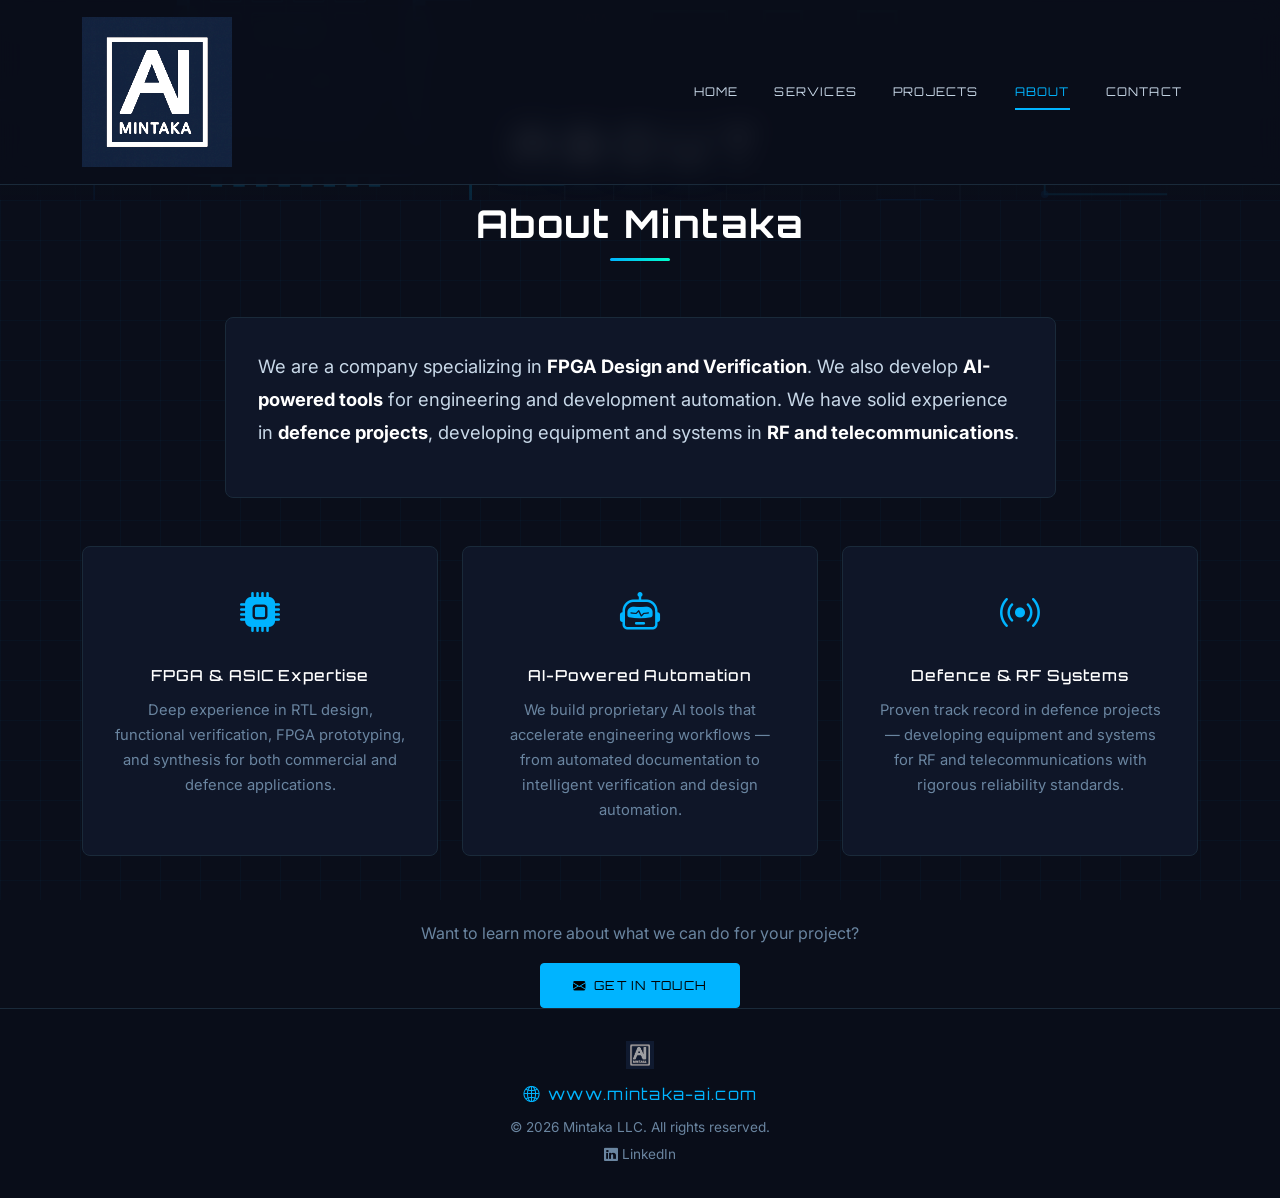
==== about.html @ b81069a6 "added abiut us page" ====
<!DOCTYPE html>
<html lang="en">
<head>
  <meta charset="UTF-8" />
  <link rel="icon" type="image/png" href="assets/images/icon2.png" />
  <meta name="viewport" content="width=device-width, initial-scale=1.0" />
  <meta name="description" content="About Mintaka LLC — FPGA Design & Verification, AI-powered engineering tools, defence and telecommunications expertise." />
  <title>About — Mintaka LLC</title>

  <!-- Google Fonts -->
  <link rel="preconnect" href="https://fonts.googleapis.com" />
  <link rel="preconnect" href="https://fonts.gstatic.com" crossorigin />
  <link href="https://fonts.googleapis.com/css2?family=Orbitron:wght@400;700;900&family=Inter:wght@300;400;600&display=swap" rel="stylesheet" />
  <!-- Bootstrap 5 CSS -->
  <link href="https://cdn.jsdelivr.net/npm/bootstrap@5.3.3/dist/css/bootstrap.min.css" rel="stylesheet" />
  <!-- Bootstrap Icons -->
  <link href="https://cdn.jsdelivr.net/npm/bootstrap-icons@1.11.3/font/bootstrap-icons.min.css" rel="stylesheet" />
  <!-- Custom styles -->
  <link href="css/style.css" rel="stylesheet" />
</head>
<body>

  <!-- ===== NAVBAR ===== -->
  <nav class="navbar navbar-expand-lg fixed-top" aria-label="Main navigation">
    <div class="container">
      <a class="navbar-brand" href="index.html" aria-label="Mintaka LLC home">
        <img src="assets/images/logo.png" alt="Mintaka LLC logo" class="logo-invert" />
      </a>

      <button class="navbar-toggler" type="button"
              data-bs-toggle="collapse" data-bs-target="#mainNav"
              aria-controls="mainNav" aria-expanded="false" aria-label="Toggle navigation">
        <span class="navbar-toggler-icon"></span>
      </button>

      <div class="collapse navbar-collapse" id="mainNav">
        <ul class="navbar-nav ms-auto align-items-lg-center gap-lg-1">
          <li class="nav-item"><a class="nav-link" href="index.html">Home</a></li>
          <li class="nav-item"><a class="nav-link" href="services.html">Services</a></li>
          <li class="nav-item"><a class="nav-link" href="projects.html">Projects</a></li>
          <li class="nav-item"><a class="nav-link active" href="about.html">About</a></li>
          <li class="nav-item"><a class="nav-link" href="contact.html">Contact</a></li>
        </ul>
      </div>
    </div>
  </nav>

  <!-- ===== ABOUT SECTION ===== -->
  <section class="about-section">

    <!-- Banner strip -->
    <div class="page-banner-strip" aria-hidden="true">
      <img src="assets/images/banner.svg" alt="" class="page-banner-strip-img" />
      <div class="page-banner-strip-overlay"></div>
      <div class="page-banner-strip-title">ABOUT</div>
    </div>

    <div class="container">

      <div class="section-header reveal">
        <h2>About Mintaka</h2>
        <div class="section-divider"></div>
      </div>

      <!-- Lead statement -->
      <div class="row justify-content-center mb-5 reveal">
        <div class="col-lg-9">
          <div class="mint-card">
            <div class="card-body">
              <p class="lead-text" style="font-size:1.15rem;line-height:1.8;color:var(--mint-text);">
                We are a company specializing in <strong class="text-white">FPGA Design and Verification</strong>. 
                We also develop <strong class="text-white">AI-powered tools</strong> for engineering and development 
                automation. We have solid experience in <strong class="text-white">defence projects</strong>, developing 
                equipment and systems in <strong class="text-white">RF and telecommunications</strong>.
              </p>
            </div>
          </div>
        </div>
      </div>

      <!-- Three pillars -->
      <div class="row g-4 justify-content-center">

        <div class="col-md-6 col-lg-4 reveal">
          <div class="mint-card text-center h-100">
            <div class="card-body">
              <i class="bi bi-cpu-fill card-icon"></i>
              <h5 class="card-title">FPGA & ASIC Expertise</h5>
              <p class="card-text">
                Deep experience in RTL design, functional verification, FPGA prototyping, 
                and synthesis for both commercial and defence applications.
              </p>
            </div>
          </div>
        </div>

        <div class="col-md-6 col-lg-4 reveal">
          <div class="mint-card text-center h-100">
            <div class="card-body">
              <i class="bi bi-robot card-icon"></i>
              <h5 class="card-title">AI-Powered Automation</h5>
              <p class="card-text">
                We build proprietary AI tools that accelerate engineering workflows — 
                from automated documentation to intelligent verification and design automation.
              </p>
            </div>
          </div>
        </div>

        <div class="col-md-6 col-lg-4 reveal">
          <div class="mint-card text-center h-100">
            <div class="card-body">
              <i class="bi bi-broadcast card-icon"></i>
              <h5 class="card-title">Defence & RF Systems</h5>
              <p class="card-text">
                Proven track record in defence projects — developing equipment and systems 
                for RF and telecommunications with rigorous reliability standards.
              </p>
            </div>
          </div>
        </div>

      </div>

      <!-- CTA -->
      <div class="text-center mt-5 pt-3 reveal">
        <p class="text-muted-mint mb-3">Want to learn more about what we can do for your project?</p>
        <a href="contact.html" class="btn btn-primary">
          <i class="bi bi-envelope-fill me-2"></i>Get in Touch
        </a>
      </div>

    </div>
  </section>

  <!-- ===== FOOTER ===== -->
  <footer class="site-footer">
    <div class="container">
      <img src="assets/images/logo.png" alt="Mintaka LLC" class="footer-logo" />
      <p class="mb-2">
        <a href="https://www.mintaka-ai.com" target="_blank" rel="noopener" class="footer-main-link">
          <i class="bi bi-globe2 me-2"></i>www.mintaka-ai.com
        </a>
      </p>
      <p class="mb-1">&copy; <span id="year"></span> Mintaka LLC. All rights reserved.</p>
      <p class="mb-0">
        <a href="https://www.linkedin.com/company/mintaka-ai" target="_blank" rel="noopener" aria-label="LinkedIn">
          <i class="bi bi-linkedin me-1"></i>LinkedIn
        </a>
      </p>
    </div>
  </footer>

  <!-- Bootstrap 5 JS Bundle -->
  <script src="https://cdn.jsdelivr.net/npm/bootstrap@5.3.3/dist/js/bootstrap.bundle.min.js"></script>
  <script src="js/main.js"></script>
  <script>document.getElementById('year').textContent = new Date().getFullYear();</script>
</body>
</html>
---- css/style.css ----
/* ============================================================
   Mintaka LLC — Custom Theme (Bootstrap 5 overrides)
   Dark Tech / Futuristic style
   ============================================================ */


/* ---------- CSS Variables ---------- */
:root {
  --mint-bg:        #0a0e1a;
  --mint-bg-card:   #0f1628;
  --mint-bg-nav:    rgba(10, 14, 26, 0.92);
  --mint-primary:   #00b4ff;
  --mint-primary-glow: rgba(0, 180, 255, 0.35);
  --mint-secondary: #0057a8;
  --mint-text:      #c8d8e8;
  --mint-text-muted:#6a85a0;
  --mint-border:    #1a2a3a;
  --mint-accent:    #00ffcc;
  --font-heading:   'Orbitron', sans-serif;
  --font-body:      'Inter', sans-serif;
  --transition:     0.3s ease;
}

/* ---------- Base ---------- */
*, *::before, *::after { box-sizing: border-box; }

html { scroll-behavior: smooth; }

body {
  background-color: var(--mint-bg);
  color: var(--mint-text);
  font-family: var(--font-body);
  font-size: 1rem;
  line-height: 1.7;
  min-height: 100vh;
}

h1, h2, h3, h4, h5, h6 {
  font-family: var(--font-heading);
  color: #ffffff;
  letter-spacing: 0.04em;
}

a {
  color: var(--mint-primary);
  text-decoration: none;
  transition: color var(--transition);
}
a:hover { color: var(--mint-accent); }

/* ---------- Circuit-board background pattern ---------- */
body::before {
  content: '';
  position: fixed;
  inset: 0;
  background-image:
    linear-gradient(rgba(0,180,255,0.03) 1px, transparent 1px),
    linear-gradient(90deg, rgba(0,180,255,0.03) 1px, transparent 1px);
  background-size: 40px 40px;
  pointer-events: none;
  z-index: 0;
}

/* ---------- Navbar ---------- */
.navbar {
  background: var(--mint-bg-nav) !important;
  backdrop-filter: blur(12px);
  -webkit-backdrop-filter: blur(12px);
  border-bottom: 1px solid var(--mint-border);
  padding: 0.75rem 1.5rem;
  transition: background var(--transition);
}

.navbar-brand img.logo-invert {
  filter: invert(1) brightness(2);
  height: 150px;
  transition: filter var(--transition);
}
.navbar-brand img.logo-invert:hover {
  filter: invert(1) brightness(2) drop-shadow(0 0 6px var(--mint-primary));
}

.nav-link {
  color: var(--mint-text) !important;
  font-family: var(--font-heading);
  font-size: 0.75rem;
  letter-spacing: 0.1em;
  text-transform: uppercase;
  padding: 0.5rem 1rem !important;
  position: relative;
  transition: color var(--transition);
}
.nav-link::after {
  content: '';
  position: absolute;
  bottom: 0; left: 50%; right: 50%;
  height: 2px;
  background: var(--mint-primary);
  transition: left var(--transition), right var(--transition);
}
.nav-link:hover,
.nav-link.active {
  color: var(--mint-primary) !important;
}
.nav-link:hover::after,
.nav-link.active::after {
  left: 1rem; right: 1rem;
}

.navbar-toggler {
  border-color: var(--mint-border);
}
.navbar-toggler-icon {
  background-image: url("data:image/svg+xml,%3csvg xmlns='http://www.w3.org/2000/svg' viewBox='0 0 30 30'%3e%3cpath stroke='rgba(0,180,255,0.9)' stroke-linecap='round' stroke-miterlimit='10' stroke-width='2' d='M4 7h22M4 15h22M4 23h22'/%3e%3c/svg%3e");
}

/* ---------- Hero Section ---------- */
.hero-section {
  min-height: 100vh;
  position: relative;
  overflow: hidden;
  display: flex;
  flex-direction: column;
  justify-content: center;
}

/* Right-side visual */
.hero-visual {
  position: absolute;
  top: 50%;
  right: -60px;
  transform: translateY(-50%);
  width: 55%;
  max-width: 700px;
  pointer-events: none;
  z-index: 0;
}
.hero-visual-img {
  width: 100%;
  opacity: 0.28;
  mix-blend-mode: screen;
  mask-image: linear-gradient(to right, transparent 0%, rgba(0,0,0,0.6) 30%, black 60%, transparent 100%);
  -webkit-mask-image: linear-gradient(to right, transparent 0%, rgba(0,0,0,0.6) 30%, black 60%, transparent 100%);
}

.hero-content {
  position: relative;
  z-index: 1;
  padding-top: 5rem;
  padding-bottom: 2rem;
}

/* Eyebrow */
.hero-eyebrow {
  display: inline-flex;
  align-items: center;
  gap: 0.6rem;
  font-family: var(--font-heading);
  font-size: 0.95rem;
  letter-spacing: 0.14em;
  text-transform: uppercase;
  color: var(--mint-text-muted);
  margin-bottom: 1.75rem;
}
.hero-eyebrow-dot {
  display: inline-block;
  width: 6px;
  height: 6px;
  border-radius: 50%;
  background: var(--mint-primary);
  animation: pulse-dot 2.4s ease-in-out infinite;
}
@keyframes pulse-dot {
  0%, 100% { opacity: 1; transform: scale(1); }
  50%       { opacity: 0.4; transform: scale(0.7); }
}

/* Main headline */
.hero-title {
  font-family: var(--font-heading);
  font-size: clamp(2.6rem, 5.5vw, 4.8rem);
  font-weight: 900;
  line-height: 1.08;
  color: #ffffff;
  letter-spacing: -0.01em;
  margin-bottom: 1.5rem;
}
.hero-title-accent {
  color: var(--mint-primary);
  position: relative;
  white-space: nowrap;
}
.hero-title-accent::after {
  content: '';
  position: absolute;
  left: 0; bottom: -4px;
  width: 100%; height: 2px;
  background: linear-gradient(90deg, var(--mint-primary), var(--mint-accent));
  border-radius: 1px;
}

/* Sub text */
.hero-sub {
  font-size: clamp(1rem, 1.6vw, 1.15rem);
  color: var(--mint-text-muted);
  max-width: 520px;
  line-height: 1.75;
  margin-bottom: 2.5rem;
}

/* CTA row */
.hero-ctas { margin-bottom: 0; }

.btn-ghost {
  background: transparent;
  border: 1px solid var(--mint-border);
  color: var(--mint-text);
  font-family: var(--font-heading);
  font-size: 0.78rem;
  letter-spacing: 0.08em;
  text-transform: uppercase;
  padding: 0.75rem 2rem;
  border-radius: 4px;
  transition: all var(--transition);
}
.btn-ghost:hover {
  border-color: var(--mint-primary);
  color: var(--mint-primary);
}

/* Tool strip */
.hero-tool-strip {
  display: flex;
  align-items: center;
  flex-wrap: wrap;
  gap: 0.5rem 0.75rem;
  padding: 1.5rem 0 2rem;
  border-top: 1px solid var(--mint-border);
  margin-top: 4rem;
}
.hero-tool-label {
  font-family: var(--font-heading);
  font-size: 0.65rem;
  letter-spacing: 0.14em;
  text-transform: uppercase;
  color: var(--mint-text-muted);
  margin-right: 0.5rem;
}
.hero-tool-item {
  font-family: var(--font-heading);
  font-size: 0.72rem;
  letter-spacing: 0.08em;
  color: var(--mint-text-muted);
  transition: color var(--transition);
}
.hero-tool-item:hover { color: var(--mint-primary); }
.hero-tool-sep {
  color: var(--mint-border);
  font-size: 0.8rem;
}

/* Responsive */
@media (max-width: 991px) {
  .hero-visual { display: none; }
  .hero-title { font-size: clamp(2.2rem, 7vw, 3.5rem); }
}

/* ---------- Buttons ---------- */
.btn-primary {
  background: var(--mint-primary);
  border-color: var(--mint-primary);
  color: #000;
  font-family: var(--font-heading);
  font-size: 0.78rem;
  letter-spacing: 0.1em;
  text-transform: uppercase;
  padding: 0.75rem 2rem;
  border-radius: 4px;
  transition: all var(--transition);
}
.btn-primary:hover {
  background: var(--mint-accent);
  border-color: var(--mint-accent);
  color: #000;
  box-shadow: 0 0 20px rgba(0,255,204,0.4);
}

.btn-outline-light {
  font-family: var(--font-heading);
  font-size: 0.78rem;
  letter-spacing: 0.1em;
  text-transform: uppercase;
  padding: 0.75rem 2rem;
  border-radius: 4px;
  transition: all var(--transition);
}
.btn-outline-light:hover {
  box-shadow: 0 0 16px rgba(255,255,255,0.2);
}

/* ---------- Why Mintaka section ---------- */
.why-mintaka-section { background: transparent; }

.why-mintaka-lead {
  display: flex;
  gap: 1.5rem;
  align-items: flex-start;
  background: var(--mint-bg-card);
  border: 1px solid var(--mint-border);
  border-left: 3px solid var(--mint-primary);
  border-radius: 6px;
  padding: 2rem 2rem 2rem 1.75rem;
}

.why-mintaka-lead-bar {
  display: none;
}

.why-mintaka-headline {
  font-family: var(--font-heading);
  font-size: clamp(0.95rem, 2vw, 1.15rem);
  color: #ffffff;
  letter-spacing: 0.03em;
  line-height: 1.6;
  margin-bottom: 0.85rem;
}

.why-mintaka-sub {
  color: var(--mint-text-muted);
  font-size: 0.95rem;
  line-height: 1.75;
  margin-bottom: 0;
}

/* ---------- Section Headers ---------- */
.section-header {
  text-align: center;
  margin-bottom: 3.5rem;
}
.section-header h2 {
  font-size: clamp(1.6rem, 4vw, 2.4rem);
  font-weight: 700;
  margin-bottom: 0.75rem;
}
.section-header p {
  color: var(--mint-text-muted);
  max-width: 560px;
  margin: 0 auto;
}
.section-divider {
  width: 60px;
  height: 3px;
  background: linear-gradient(90deg, var(--mint-primary), var(--mint-accent));
  margin: 0.75rem auto 1rem;
  border-radius: 2px;
}

/* ---------- Cards ---------- */
.mint-card {
  background: var(--mint-bg-card);
  border: 1px solid var(--mint-border);
  border-radius: 8px;
  transition: transform var(--transition), box-shadow var(--transition), border-color var(--transition);
  height: 100%;
}
.mint-card:hover {
  transform: translateY(-6px);
  box-shadow: 0 0 30px var(--mint-primary-glow);
  border-color: var(--mint-primary);
}

.mint-card .card-body {
  padding: 2rem;
  color: var(--mint-text);
}

.mint-card .card-icon {
  font-size: 2.5rem;
  color: var(--mint-primary);
  margin-bottom: 1.25rem;
  display: block;
}

.mint-card .card-title {
  font-family: var(--font-heading);
  font-size: 0.95rem;
  letter-spacing: 0.06em;
  color: #fff;
  margin-bottom: 0.75rem;
}

.mint-card .card-text {
  color: var(--mint-text-muted);
  font-size: 0.92rem;
}

/* ---------- Page banner strip (services / projects / contact) ---------- */
.page-banner-strip {
  position: relative;
  width: 100%;
  height: 200px;
  overflow: hidden;
  margin-top: 0;
  padding-top: 90px; /* push content below fixed navbar */
  display: flex;
  align-items: center;
  justify-content: center;
  box-sizing: border-box;
}
.page-banner-strip-img {
  position: absolute;
  top: 0; left: 0;
  width: 100%;
  height: 100%;
  object-fit: cover;
  object-position: center;
  opacity: 0.55;
}
.page-banner-strip-overlay {
  position: absolute;
  inset: 0;
  background: linear-gradient(
    to bottom,
    rgba(10,14,26,0.3) 0%,
    rgba(10,14,26,0.7) 100%
  );
}
.page-banner-strip-title {
  position: relative;
  z-index: 1;
  font-family: var(--font-heading);
  font-size: clamp(1.6rem, 5vw, 3rem);
  font-weight: 900;
  letter-spacing: 0.25em;
  color: #ffffff;
  text-shadow: 0 0 30px rgba(0,180,255,0.5);
}

/* ---------- Service page ---------- */
.services-section {
  padding: 0 0 5rem;
}

/* ---------- Tools / Vendors badges ---------- */
.vendor-badge {
  display: inline-block;
  background: transparent;
  border: 1px solid var(--mint-primary);
  color: var(--mint-primary);
  font-family: var(--font-heading);
  font-size: 0.7rem;
  letter-spacing: 0.08em;
  padding: 0.35rem 0.85rem;
  border-radius: 3px;
  margin: 0.3rem;
  text-transform: uppercase;
  transition: background var(--transition), color var(--transition);
}
.vendor-badge:hover {
  background: var(--mint-primary);
  color: #000;
}

/* ---------- Projects page ---------- */
.projects-section { padding: 0 0 5rem; }

.project-card {
  background: var(--mint-bg-card);
  border: 1px solid var(--mint-border);
  border-radius: 8px;
  transition: transform var(--transition), box-shadow var(--transition), border-color var(--transition);
  height: 100%;
}
.project-card:hover {
  transform: translateY(-6px);
  box-shadow: 0 0 28px var(--mint-primary-glow);
  border-color: var(--mint-primary);
}
.project-card .card-body { padding: 1.75rem; }
.project-card .card-title {
  font-family: var(--font-heading);
  font-size: 0.9rem;
  letter-spacing: 0.05em;
  color: #fff;
  margin-bottom: 0.6rem;
}
.project-card .card-text {
  color: var(--mint-text-muted);
  font-size: 0.88rem;
  margin-bottom: 1rem;
}

.tag-badge {
  font-size: 0.7rem;
  font-family: var(--font-heading);
  letter-spacing: 0.06em;
  padding: 0.3rem 0.65rem;
  border-radius: 3px;
  margin-right: 0.25rem;
  margin-bottom: 0.25rem;
  display: inline-block;
}
.tag-primary { background: rgba(0,180,255,0.15); color: var(--mint-primary); border: 1px solid rgba(0,180,255,0.3); }
.tag-secondary{ background: rgba(100,100,140,0.15); color: #aab; border: 1px solid rgba(100,100,140,0.3); }

.status-badge {
  font-size: 0.65rem;
  font-family: var(--font-heading);
  letter-spacing: 0.08em;
  padding: 0.25rem 0.7rem;
  border-radius: 20px;
  text-transform: uppercase;
}
.status-completed { background: rgba(0,200,100,0.15); color: #00c864; border: 1px solid rgba(0,200,100,0.3); }
.status-ongoing   { background: rgba(255,180,0,0.15);  color: #ffb400;  border: 1px solid rgba(255,180,0,0.3); }

/* ---------- Contact page ---------- */
.contact-section { padding: 0 0 5rem; }

.contact-form-wrapper {
  background: var(--mint-bg-card);
  border: 1px solid var(--mint-border);
  border-radius: 10px;
  padding: 2.5rem;
}

.form-label {
  font-family: var(--font-heading);
  font-size: 0.72rem;
  letter-spacing: 0.1em;
  text-transform: uppercase;
  color: var(--mint-text-muted);
  margin-bottom: 0.4rem;
}

.form-control {
  background: #0a0e1a;
  border: 1px solid var(--mint-border);
  color: var(--mint-text);
  border-radius: 4px;
  padding: 0.75rem 1rem;
  transition: border-color var(--transition), box-shadow var(--transition);
}
.form-control:focus {
  background: #0a0e1a;
  border-color: var(--mint-primary);
  color: var(--mint-text);
  box-shadow: 0 0 0 3px var(--mint-primary-glow);
  outline: none;
}
.form-control::placeholder { color: var(--mint-text-muted); }

.form-control.is-invalid {
  border-color: #ff4d6d;
  box-shadow: none;
}
.invalid-feedback { font-size: 0.8rem; color: #ff4d6d; }

.contact-email {
  color: var(--mint-primary);
  font-family: var(--font-heading);
  font-size: 0.85rem;
  letter-spacing: 0.05em;
}

/* ---------- Footer ---------- */
.site-footer {
  background: var(--mint-bg-nav);
  border-top: 1px solid var(--mint-border);
  padding: 2rem 0;
  text-align: center;
  color: var(--mint-text-muted);
  font-size: 0.85rem;
  position: relative;
  z-index: 1;
}
.site-footer a {
  color: var(--mint-text-muted);
  transition: color var(--transition);
}
.site-footer a:hover { color: var(--mint-primary); }

.footer-main-link {
  font-family: var(--font-heading);
  font-size: 1rem;
  letter-spacing: 0.08em;
  color: var(--mint-primary) !important;
  transition: color var(--transition), text-shadow var(--transition);
}
.footer-main-link:hover {
  color: var(--mint-accent) !important;
  text-shadow: 0 0 12px rgba(0,255,204,0.4);
}
.site-footer .footer-logo {
  height: 28px;
  filter: invert(1) brightness(2) opacity(0.6);
  margin-bottom: 0.75rem;
}

/* ---------- Utilities ---------- */
.text-primary-mint { color: var(--mint-primary) !important; }
.text-muted-mint   { color: var(--mint-text-muted) !important; }
.bg-dark-mint      { background: var(--mint-bg-card) !important; }

section { position: relative; z-index: 1; }

/* ---------- Scroll reveal animation ---------- */
.reveal {
  opacity: 0;
  transform: translateY(30px);
  transition: opacity 0.6s ease, transform 0.6s ease;
}
.reveal.visible {
  opacity: 1;
  transform: translateY(0);
}

/* ---------- Responsive tweaks ---------- */
@media (max-width: 768px) {
  .hero-logo { height: 80px; }
  .contact-form-wrapper { padding: 1.5rem; }
  .mint-card .card-body { padding: 1.5rem; }
}

/* ========== Articles Styles ========== */
.articles-section {
  padding: 6rem 0 4rem;
  background: linear-gradient(180deg, var(--mint-bg-dark) 0%, var(--mint-bg) 100%);
  min-height: 100vh;
}
.articles-header {
  text-align: center;
  margin-bottom: 3rem;
}
.articles-title {
  font-family: var(--font-orbitron);
  font-size: 2.5rem;
  font-weight: 700;
  color: var(--mint-text);
  margin-bottom: 1rem;
}
.articles-subtitle {
  font-size: 1.1rem;
  color: var(--mint-text-muted);
  max-width: 600px;
  margin: 0 auto;
}
.article-card {
  background: rgba(255,255,255,0.03);
  border: 1px solid var(--mint-border);
  border-radius: 12px;
  padding: 2rem;
  height: 100%;
  transition: all 0.3s ease;
}
.article-card:hover {
  border-color: var(--mint-accent);
  transform: translateY(-4px);
  box-shadow: 0 8px 24px rgba(0, 198, 166, 0.15);
}
.article-card-icon {
  font-size: 2rem;
  color: var(--mint-accent);
  margin-bottom: 1rem;
}
.article-card-title {
  font-family: var(--font-orbitron);
  font-size: 1.25rem;
  font-weight: 700;
  color: var(--mint-text);
  margin-bottom: 0.75rem;
}
.article-card-excerpt {
  color: var(--mint-text-muted);
  font-size: 0.95rem;
  line-height: 1.6;
  margin-bottom: 1.25rem;
}
.article-card-meta {
  display: flex;
  justify-content: space-between;
  align-items: center;
  padding-top: 1rem;
  border-top: 1px solid var(--mint-border);
  font-size: 0.85rem;
  color: var(--mint-text-muted);
}
.article-card-link {
  color: var(--mint-accent);
  text-decoration: none;
  font-weight: 600;
  display: inline-flex;
  align-items: center;
  gap: 0.5rem;
  transition: gap 0.2s ease;
}
.article-card-link:hover {
  gap: 0.75rem;
}
.tag-group {
  display: flex;
  flex-wrap: wrap;
  gap: 0.5rem;
  margin-bottom: 1rem;
}
.article-preview-card {
  background: rgba(255,255,255,0.03);
  border: 1px solid var(--mint-border);
  border-radius: 12px;
  padding: 2.5rem;
}
.article-preview-title {
  font-family: var(--font-orbitron);
  font-size: 1.5rem;
  font-weight: 700;
  color: var(--mint-text);
  margin-bottom: 0.5rem;
}
.article-preview-subtitle {
  font-size: 1rem;
  color: var(--mint-text-muted);
  line-height: 1.6;
}
.article-preview-excerpt {
  color: var(--mint-text-muted);
  font-size: 0.95rem;
  line-height: 1.7;
}
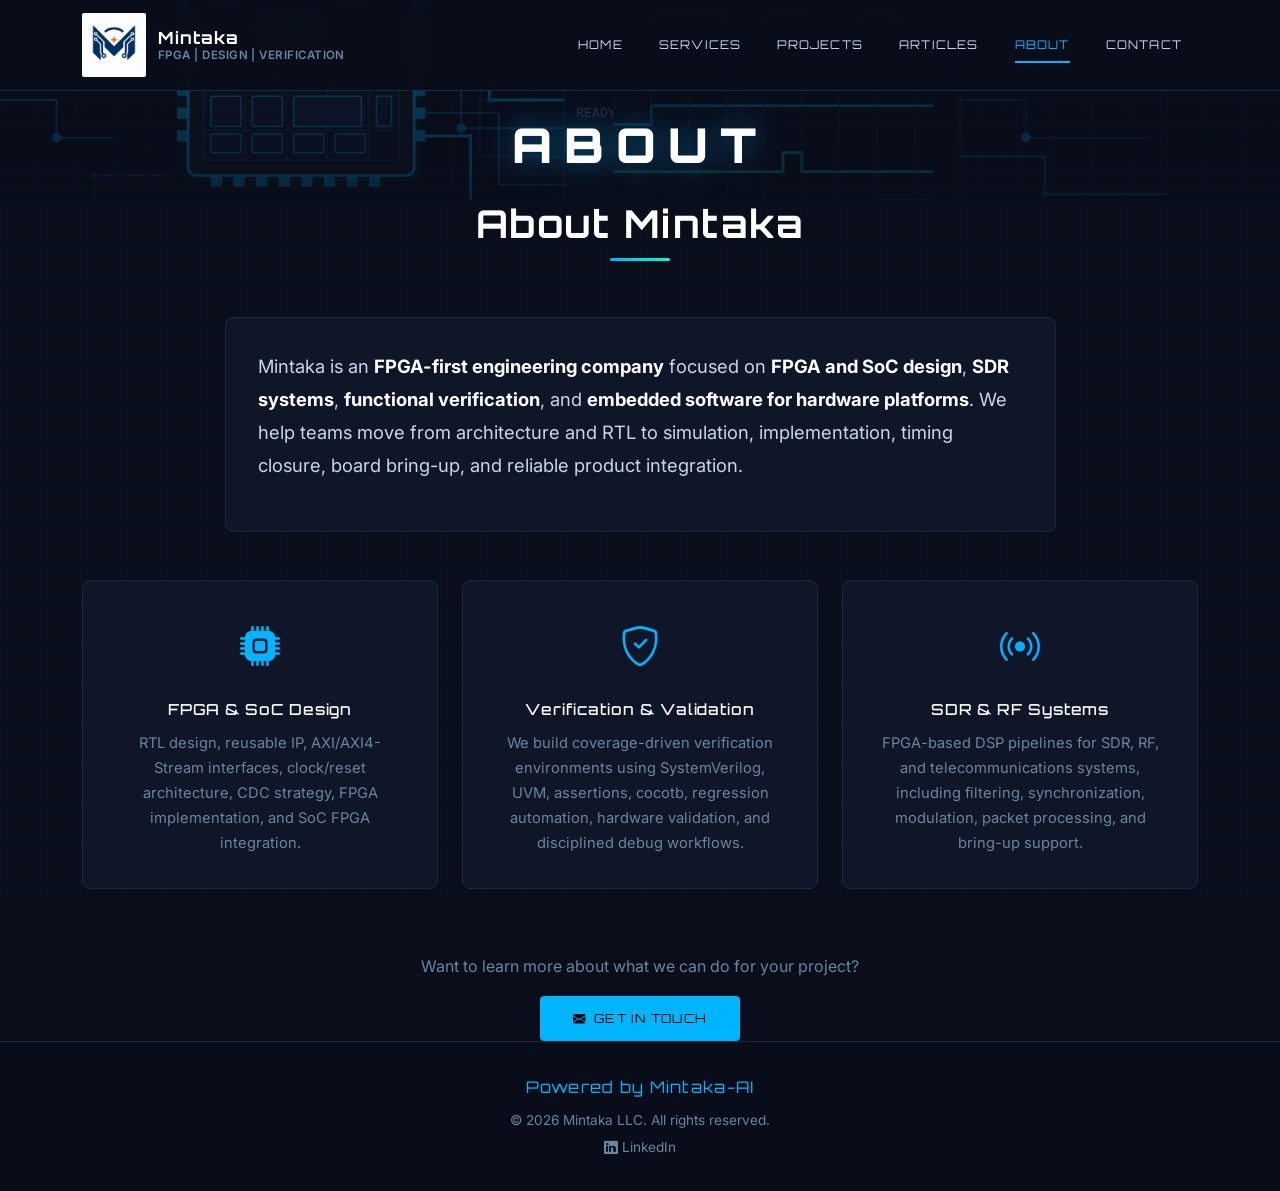
==== commit 9245e254: "made mintaka as a separate business unit" ====
--- a/about.html
+++ b/about.html
@@ -4,8 +4,8 @@
   <meta charset="UTF-8" />
   <link rel="icon" type="image/png" href="assets/images/icon2.png" />
   <meta name="viewport" content="width=device-width, initial-scale=1.0" />
-  <meta name="description" content="About Mintaka LLC — FPGA Design & Verification, AI-powered engineering tools, defence and telecommunications expertise." />
-  <title>About — Mintaka LLC</title>
+  <meta name="description" content="About Mintaka LLC - FPGA, SoC, SDR design, verification, embedded software, RF, and telecommunications engineering expertise." />
+  <title>About - Mintaka LLC</title>
 
   <!-- Google Fonts -->
   <link rel="preconnect" href="https://fonts.googleapis.com" />
@@ -23,8 +23,11 @@
   <!-- ===== NAVBAR ===== -->
   <nav class="navbar navbar-expand-lg fixed-top" aria-label="Main navigation">
     <div class="container">
-      <a class="navbar-brand" href="index.html" aria-label="Mintaka LLC home">
-        <img src="assets/images/logo.png" alt="Mintaka LLC logo" class="logo-invert" />
+      <a class="navbar-brand brand-lockup" href="index.html" aria-label="Mintaka LLC home">
+        <span class="brand-copy">
+          <span class="brand-name">Mintaka</span>
+          <span class="brand-line">FPGA | Design | Verification</span>
+        </span>
       </a>
 
       <button class="navbar-toggler" type="button"
@@ -38,6 +41,7 @@
           <li class="nav-item"><a class="nav-link" href="index.html">Home</a></li>
           <li class="nav-item"><a class="nav-link" href="services.html">Services</a></li>
           <li class="nav-item"><a class="nav-link" href="projects.html">Projects</a></li>
+          <li class="nav-item"><a class="nav-link" href="articles.html">Articles</a></li>
           <li class="nav-item"><a class="nav-link active" href="about.html">About</a></li>
           <li class="nav-item"><a class="nav-link" href="contact.html">Contact</a></li>
         </ul>
@@ -68,10 +72,12 @@
           <div class="mint-card">
             <div class="card-body">
               <p class="lead-text" style="font-size:1.15rem;line-height:1.8;color:var(--mint-text);">
-                We are a company specializing in <strong class="text-white">FPGA Design and Verification</strong>. 
-                We also develop <strong class="text-white">AI-powered tools</strong> for engineering and development 
-                automation. We have solid experience in <strong class="text-white">defence projects</strong>, developing 
-                equipment and systems in <strong class="text-white">RF and telecommunications</strong>.
+                Mintaka is an <strong class="text-white">FPGA-first engineering company</strong>
+                focused on <strong class="text-white">FPGA and SoC design</strong>,
+                <strong class="text-white">SDR systems</strong>, <strong class="text-white">functional verification</strong>,
+                and <strong class="text-white">embedded software for hardware platforms</strong>.
+                We help teams move from architecture and RTL to simulation, implementation,
+                timing closure, board bring-up, and reliable product integration.
               </p>
             </div>
           </div>
@@ -85,10 +91,10 @@
           <div class="mint-card text-center h-100">
             <div class="card-body">
               <i class="bi bi-cpu-fill card-icon"></i>
-              <h5 class="card-title">FPGA & ASIC Expertise</h5>
+              <h5 class="card-title">FPGA &amp; SoC Design</h5>
               <p class="card-text">
-                Deep experience in RTL design, functional verification, FPGA prototyping, 
-                and synthesis for both commercial and defence applications.
+                RTL design, reusable IP, AXI/AXI4-Stream interfaces, clock/reset architecture,
+                CDC strategy, FPGA implementation, and SoC FPGA integration.
               </p>
             </div>
           </div>
@@ -97,11 +103,11 @@
         <div class="col-md-6 col-lg-4 reveal">
           <div class="mint-card text-center h-100">
             <div class="card-body">
-              <i class="bi bi-robot card-icon"></i>
-              <h5 class="card-title">AI-Powered Automation</h5>
+              <i class="bi bi-shield-check card-icon"></i>
+              <h5 class="card-title">Verification &amp; Validation</h5>
               <p class="card-text">
-                We build proprietary AI tools that accelerate engineering workflows — 
-                from automated documentation to intelligent verification and design automation.
+                We build coverage-driven verification environments using SystemVerilog, UVM, assertions,
+                cocotb, regression automation, hardware validation, and disciplined debug workflows.
               </p>
             </div>
           </div>
@@ -111,10 +117,10 @@
           <div class="mint-card text-center h-100">
             <div class="card-body">
               <i class="bi bi-broadcast card-icon"></i>
-              <h5 class="card-title">Defence & RF Systems</h5>
+              <h5 class="card-title">SDR &amp; RF Systems</h5>
               <p class="card-text">
-                Proven track record in defence projects — developing equipment and systems 
-                for RF and telecommunications with rigorous reliability standards.
+                FPGA-based DSP pipelines for SDR, RF, and telecommunications systems, including
+                filtering, synchronization, modulation, packet processing, and bring-up support.
               </p>
             </div>
           </div>
@@ -134,26 +140,11 @@
   </section>
 
   <!-- ===== FOOTER ===== -->
-  <footer class="site-footer">
-    <div class="container">
-      <img src="assets/images/logo.png" alt="Mintaka LLC" class="footer-logo" />
-      <p class="mb-2">
-        <a href="https://www.mintaka-ai.com" target="_blank" rel="noopener" class="footer-main-link">
-          <i class="bi bi-globe2 me-2"></i>www.mintaka-ai.com
-        </a>
-      </p>
-      <p class="mb-1">&copy; <span id="year"></span> Mintaka LLC. All rights reserved.</p>
-      <p class="mb-0">
-        <a href="https://www.linkedin.com/company/mintaka-ai" target="_blank" rel="noopener" aria-label="LinkedIn">
-          <i class="bi bi-linkedin me-1"></i>LinkedIn
-        </a>
-      </p>
-    </div>
-  </footer>
+  <footer class="site-footer"></footer>
 
   <!-- Bootstrap 5 JS Bundle -->
   <script src="https://cdn.jsdelivr.net/npm/bootstrap@5.3.3/dist/js/bootstrap.bundle.min.js"></script>
+  <script src="js/layout.js"></script>
   <script src="js/main.js"></script>
-  <script>document.getElementById('year').textContent = new Date().getFullYear();</script>
 </body>
-</html>+</html>
--- a/css/style.css
+++ b/css/style.css
@@ -67,17 +67,45 @@
   backdrop-filter: blur(12px);
   -webkit-backdrop-filter: blur(12px);
   border-bottom: 1px solid var(--mint-border);
-  padding: 0.75rem 1.5rem;
+  padding: 0.45rem 1.5rem;
   transition: background var(--transition);
 }
 
-.navbar-brand img.logo-invert {
-  filter: invert(1) brightness(2);
-  height: 150px;
-  transition: filter var(--transition);
-}
-.navbar-brand img.logo-invert:hover {
-  filter: invert(1) brightness(2) drop-shadow(0 0 6px var(--mint-primary));
+.brand-lockup {
+  display: inline-flex;
+  align-items: center;
+  min-width: 0;
+  padding: 0.35rem 0;
+  gap: 0.75rem;
+}
+
+.brand-logo {
+  height: 64px;
+  width: 64px;
+  object-fit: contain;
+  border-radius: 2px;
+}
+
+.brand-copy {
+  display: flex;
+  flex-direction: column;
+  gap: 0.1rem;
+  line-height: 1.15;
+}
+.brand-name {
+  color: #ffffff;
+  font-family: var(--font-heading);
+  font-size: 1.05rem;
+  font-weight: 700;
+  letter-spacing: 0.06em;
+}
+.brand-line {
+  color: var(--mint-text-muted);
+  font-family: var(--font-body);
+  font-size: 0.72rem;
+  font-weight: 600;
+  letter-spacing: 0.04em;
+  text-transform: uppercase;
 }
 
 .nav-link {
@@ -137,7 +165,7 @@
 }
 .hero-visual-img {
   width: 100%;
-  opacity: 0.28;
+  opacity: 0.42;
   mix-blend-mode: screen;
   mask-image: linear-gradient(to right, transparent 0%, rgba(0,0,0,0.6) 30%, black 60%, transparent 100%);
   -webkit-mask-image: linear-gradient(to right, transparent 0%, rgba(0,0,0,0.6) 30%, black 60%, transparent 100%);
@@ -177,12 +205,12 @@
 
 /* Main headline */
 .hero-title {
-  font-family: var(--font-heading);
-  font-size: clamp(2.6rem, 5.5vw, 4.8rem);
-  font-weight: 900;
+  font-family: var(--font-body);
+  font-size: clamp(2.5rem, 5vw, 4.45rem);
+  font-weight: 800;
   line-height: 1.08;
   color: #ffffff;
-  letter-spacing: -0.01em;
+  letter-spacing: 0;
   margin-bottom: 1.5rem;
 }
 .hero-title-accent {
@@ -205,7 +233,17 @@
   color: var(--mint-text-muted);
   max-width: 520px;
   line-height: 1.75;
-  margin-bottom: 2.5rem;
+  margin-bottom: 0.95rem;
+}
+
+.hero-proof {
+  color: var(--mint-text);
+  font-family: var(--font-heading);
+  font-size: 0.75rem;
+  letter-spacing: 0.08em;
+  line-height: 1.7;
+  margin-bottom: 2.3rem;
+  text-transform: uppercase;
 }
 
 /* CTA row */
@@ -260,9 +298,22 @@
 }
 
 /* Responsive */
+@media (max-width: 1199px) {
+  .nav-link {
+    font-size: 0.68rem;
+    padding: 0.45rem 0.62rem !important;
+  }
+}
+
+@media (max-width: 1070px) {
+  .brand-line { display: none; }
+}
+
 @media (max-width: 991px) {
   .hero-visual { display: none; }
   .hero-title { font-size: clamp(2.2rem, 7vw, 3.5rem); }
+  .brand-line { display: none; }
+  .brand-name { font-size: 0.78rem; }
 }
 
 /* ---------- Buttons ---------- */
@@ -591,12 +642,12 @@
   color: var(--mint-accent) !important;
   text-shadow: 0 0 12px rgba(0,255,204,0.4);
 }
-.site-footer .footer-logo {
-  height: 28px;
-  filter: invert(1) brightness(2) opacity(0.6);
-  margin-bottom: 0.75rem;
-}
-
+.footer-main-link a {
+  color: inherit;
+}
+.footer-main-link a:hover {
+  color: var(--mint-accent);
+}
 /* ---------- Utilities ---------- */
 .text-primary-mint { color: var(--mint-primary) !important; }
 .text-muted-mint   { color: var(--mint-text-muted) !important; }
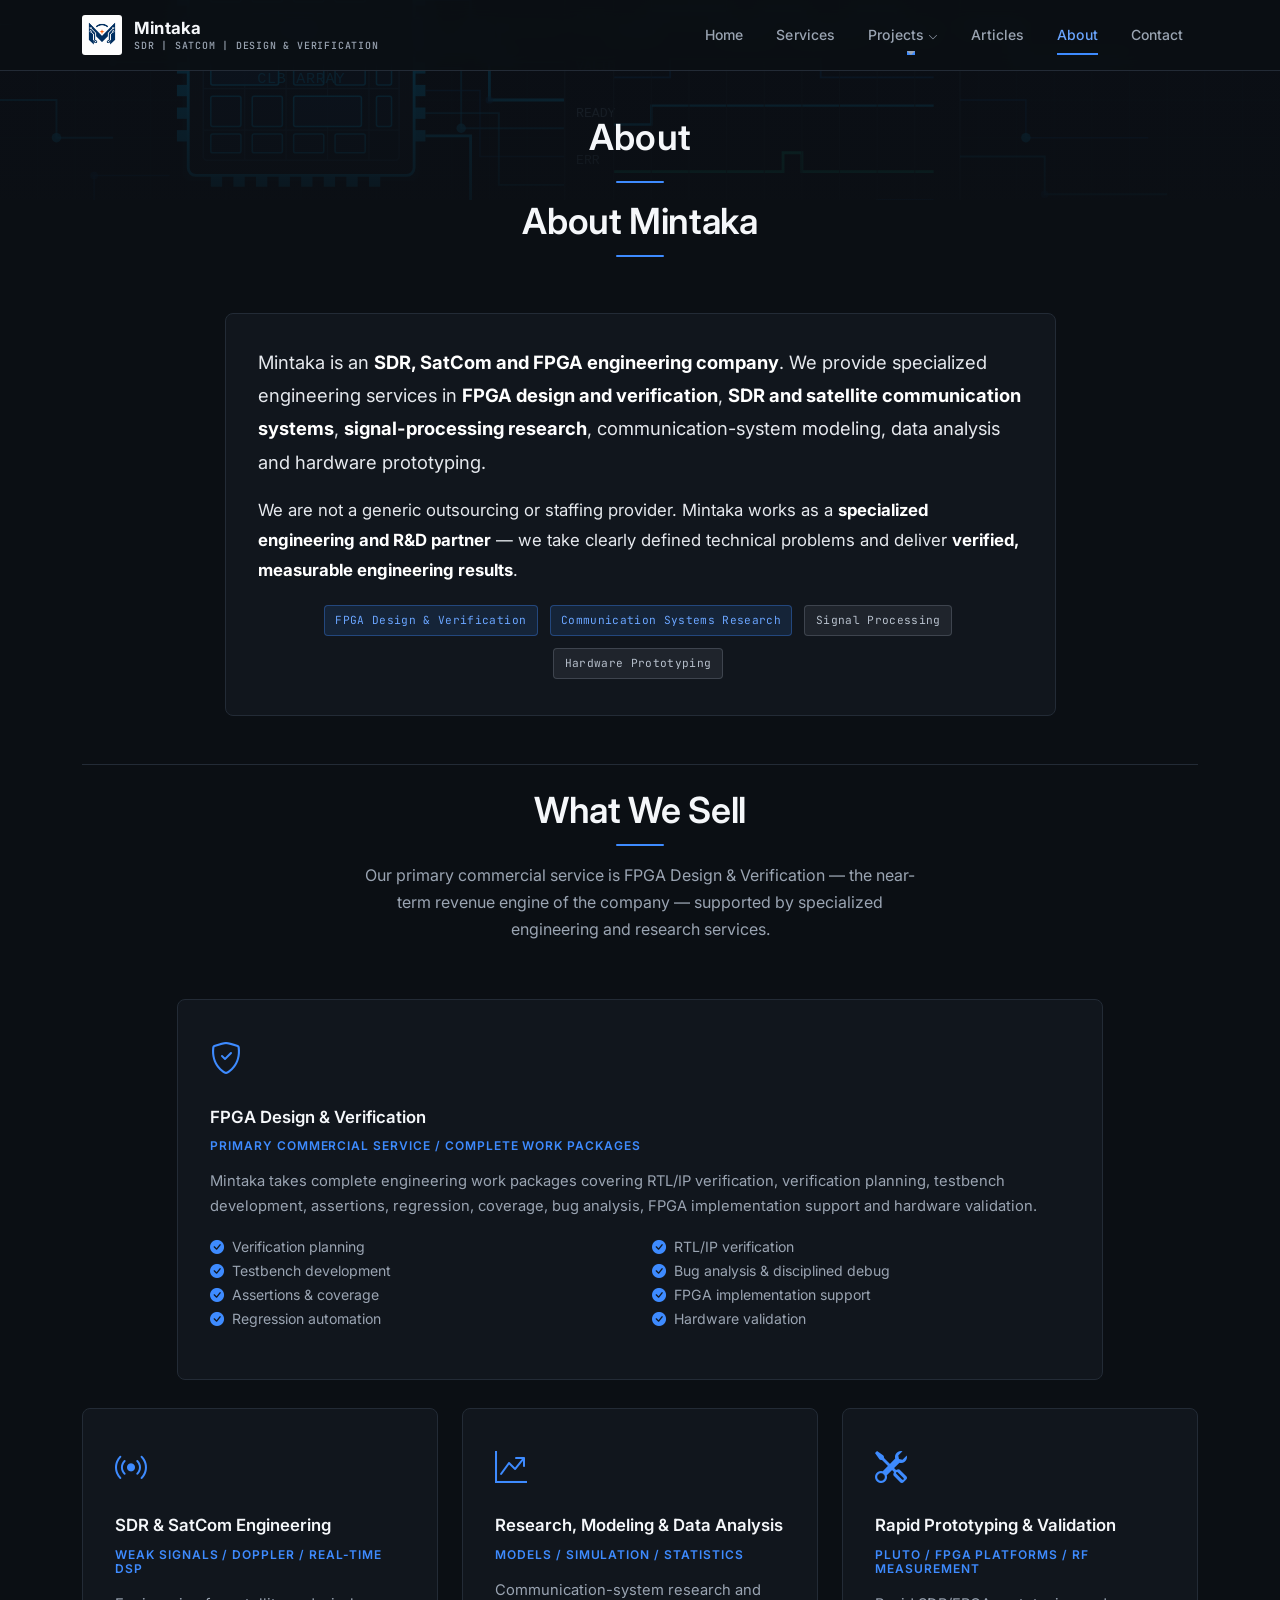
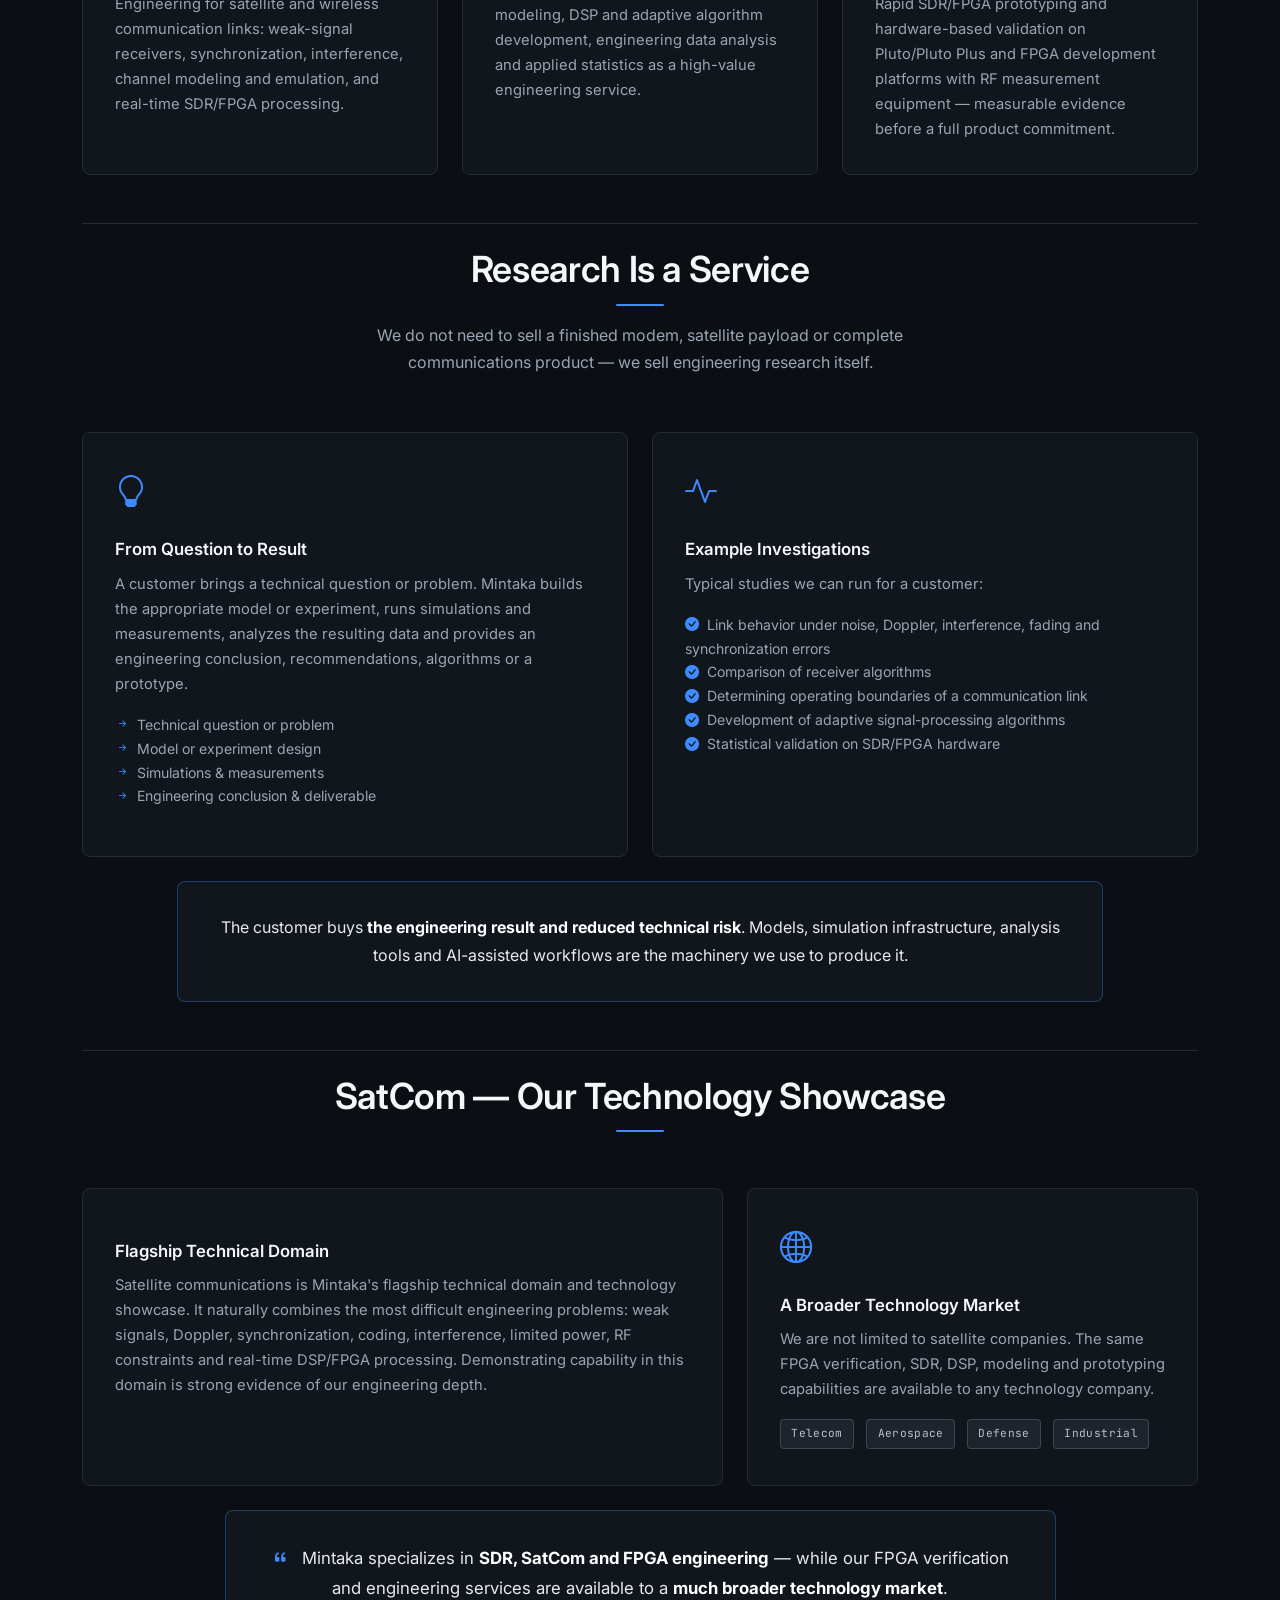
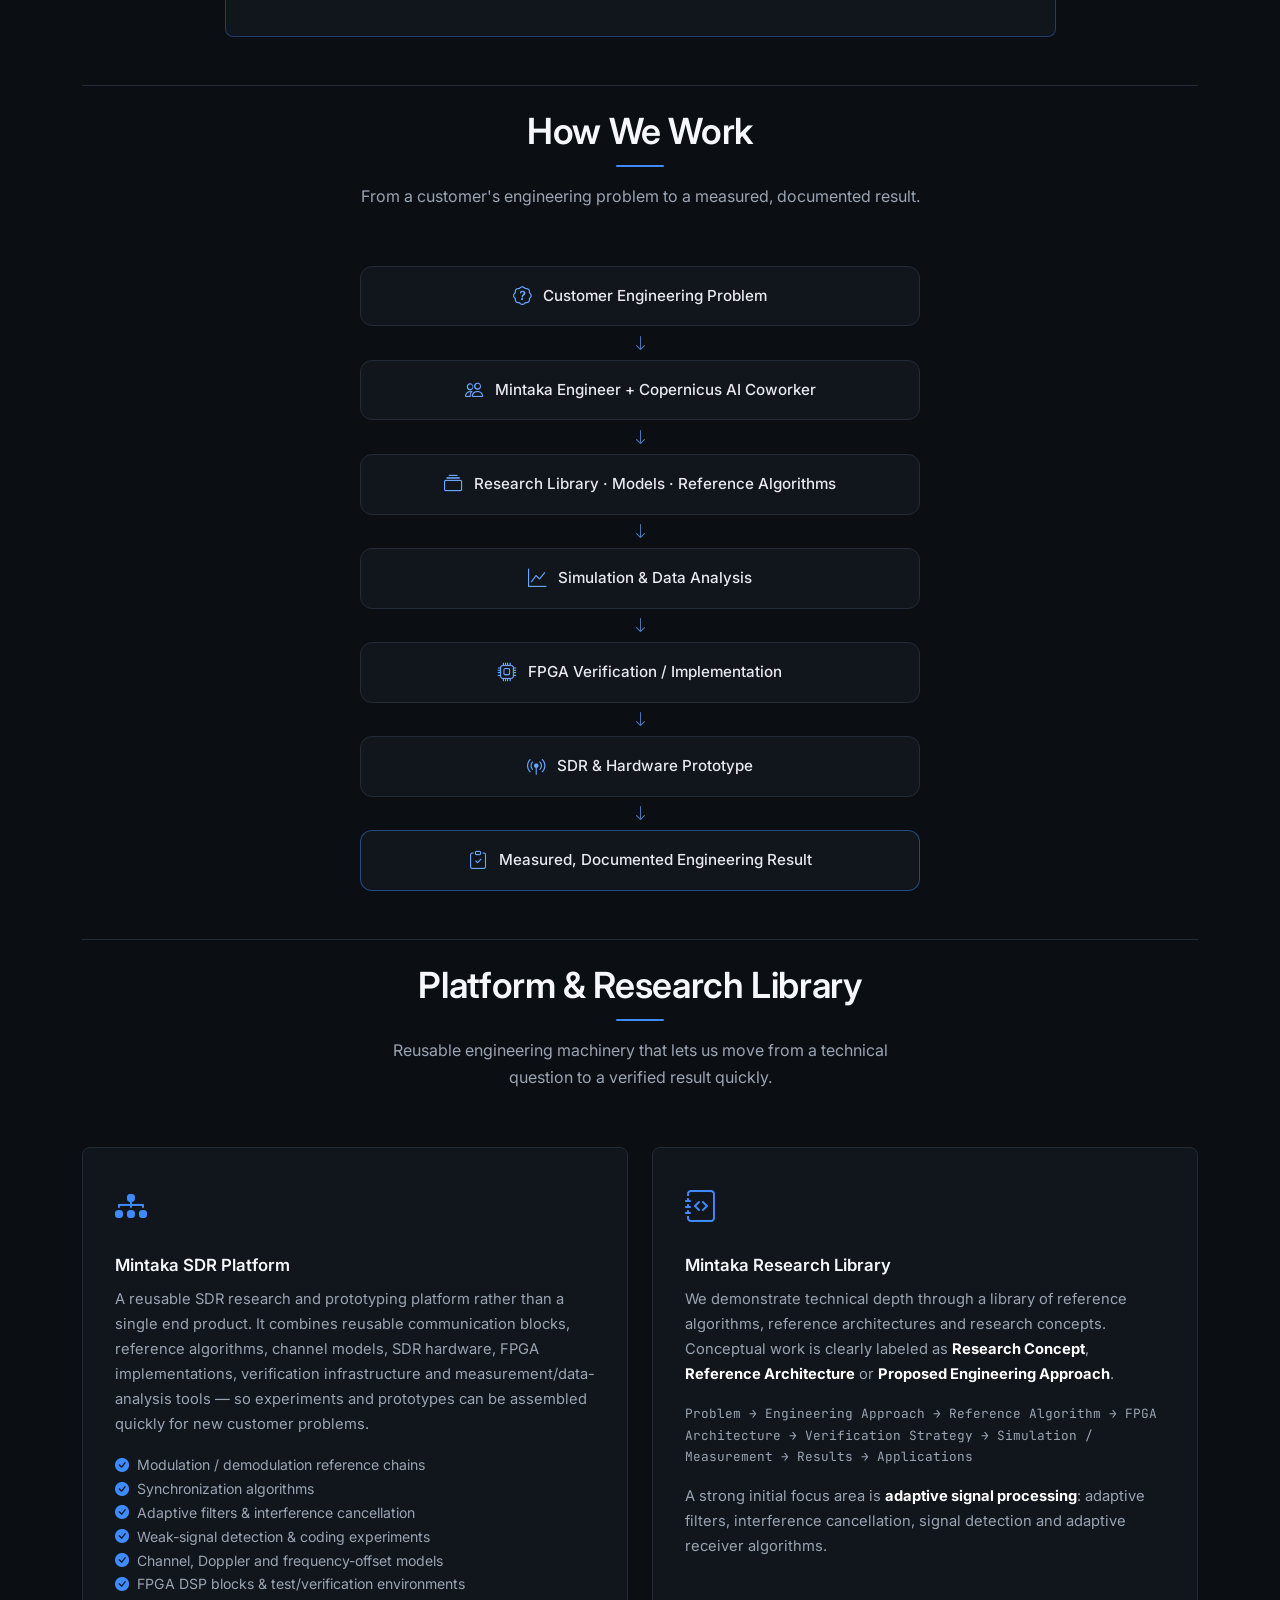
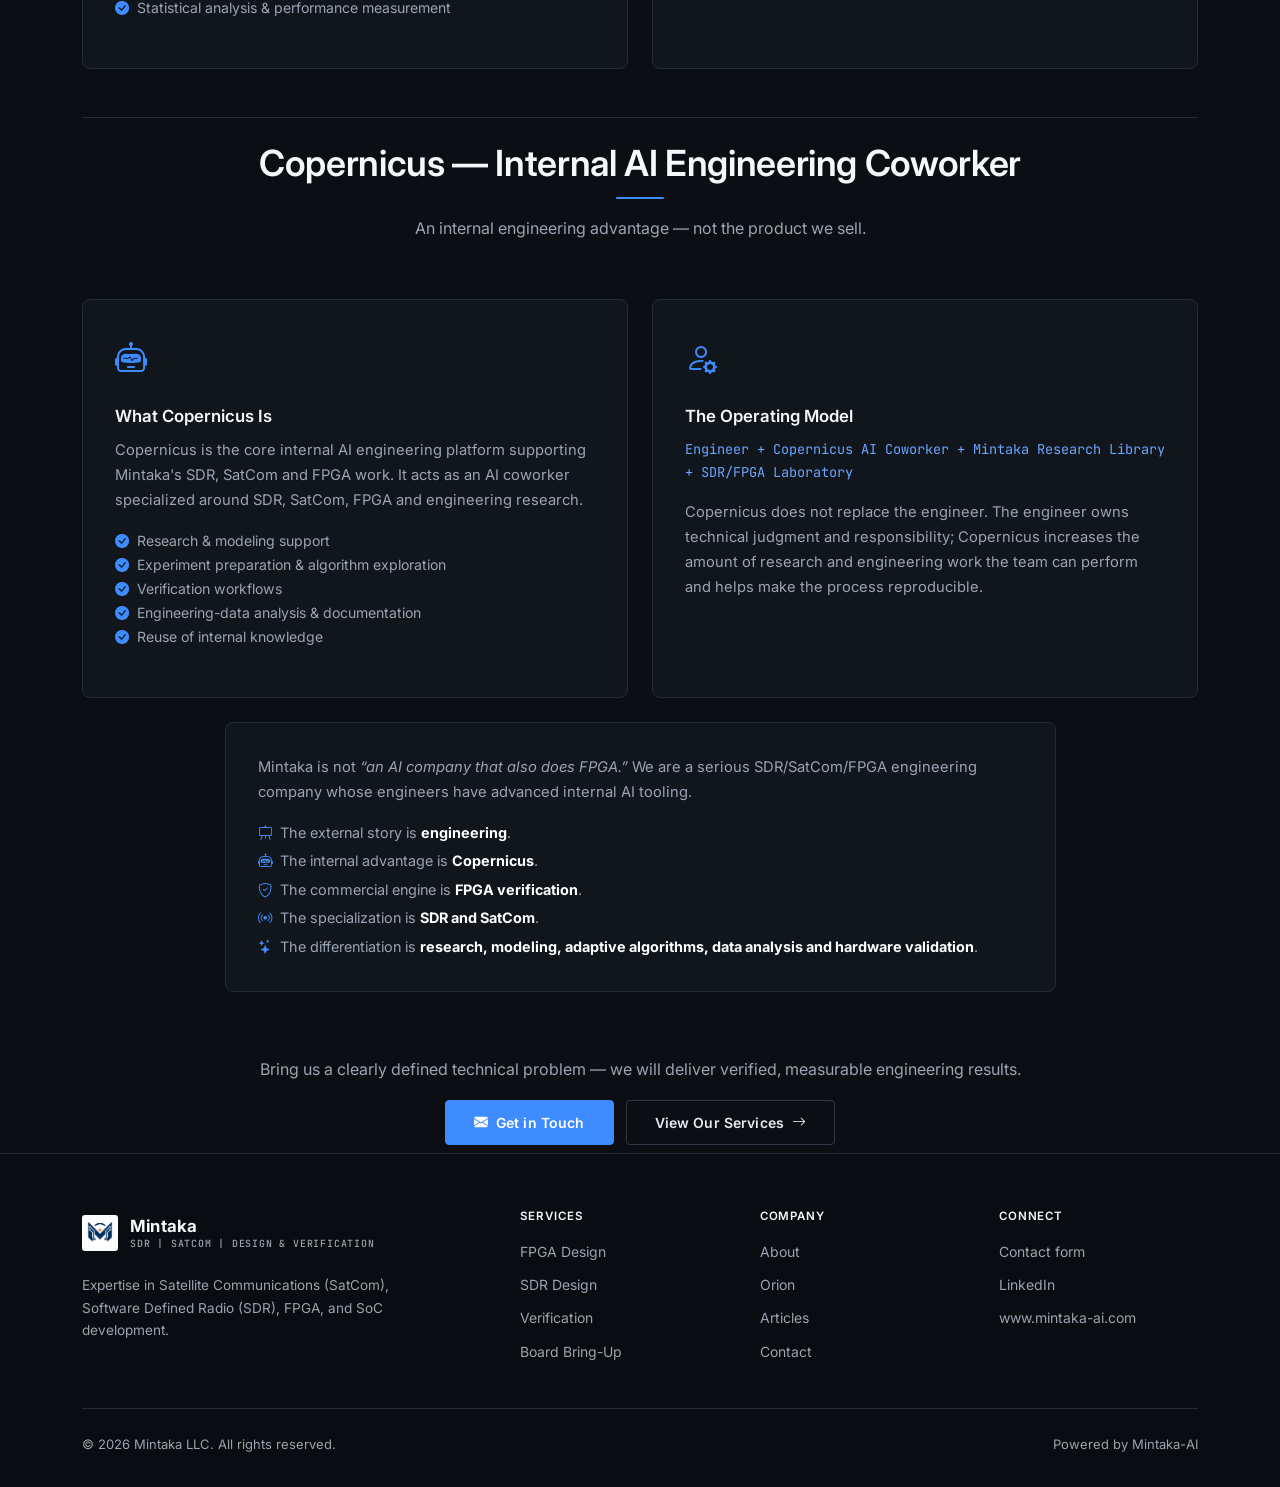
==== commit 19f01df8: "Updated the website with new design" ====
--- a/about.html
+++ b/about.html
@@ -1,150 +1,513 @@
-<!DOCTYPE html>
-<html lang="en">
-<head>
-  <meta charset="UTF-8" />
-  <link rel="icon" type="image/png" href="assets/images/icon2.png" />
-  <meta name="viewport" content="width=device-width, initial-scale=1.0" />
-  <meta name="description" content="About Mintaka LLC - FPGA, SoC, SDR design, verification, embedded software, RF, and telecommunications engineering expertise." />
-  <title>About - Mintaka LLC</title>
-
-  <!-- Google Fonts -->
-  <link rel="preconnect" href="https://fonts.googleapis.com" />
-  <link rel="preconnect" href="https://fonts.gstatic.com" crossorigin />
-  <link href="https://fonts.googleapis.com/css2?family=Orbitron:wght@400;700;900&family=Inter:wght@300;400;600&display=swap" rel="stylesheet" />
-  <!-- Bootstrap 5 CSS -->
-  <link href="https://cdn.jsdelivr.net/npm/bootstrap@5.3.3/dist/css/bootstrap.min.css" rel="stylesheet" />
-  <!-- Bootstrap Icons -->
-  <link href="https://cdn.jsdelivr.net/npm/bootstrap-icons@1.11.3/font/bootstrap-icons.min.css" rel="stylesheet" />
-  <!-- Custom styles -->
-  <link href="css/style.css" rel="stylesheet" />
-</head>
-<body>
-
-  <!-- ===== NAVBAR ===== -->
-  <nav class="navbar navbar-expand-lg fixed-top" aria-label="Main navigation">
-    <div class="container">
-      <a class="navbar-brand brand-lockup" href="index.html" aria-label="Mintaka LLC home">
-        <span class="brand-copy">
-          <span class="brand-name">Mintaka</span>
-          <span class="brand-line">FPGA | Design | Verification</span>
-        </span>
-      </a>
-
-      <button class="navbar-toggler" type="button"
-              data-bs-toggle="collapse" data-bs-target="#mainNav"
-              aria-controls="mainNav" aria-expanded="false" aria-label="Toggle navigation">
-        <span class="navbar-toggler-icon"></span>
-      </button>
-
-      <div class="collapse navbar-collapse" id="mainNav">
-        <ul class="navbar-nav ms-auto align-items-lg-center gap-lg-1">
-          <li class="nav-item"><a class="nav-link" href="index.html">Home</a></li>
-          <li class="nav-item"><a class="nav-link" href="services.html">Services</a></li>
-          <li class="nav-item"><a class="nav-link" href="projects.html">Projects</a></li>
-          <li class="nav-item"><a class="nav-link" href="articles.html">Articles</a></li>
-          <li class="nav-item"><a class="nav-link active" href="about.html">About</a></li>
-          <li class="nav-item"><a class="nav-link" href="contact.html">Contact</a></li>
-        </ul>
-      </div>
-    </div>
-  </nav>
-
-  <!-- ===== ABOUT SECTION ===== -->
-  <section class="about-section">
-
-    <!-- Banner strip -->
-    <div class="page-banner-strip" aria-hidden="true">
-      <img src="assets/images/banner.svg" alt="" class="page-banner-strip-img" />
-      <div class="page-banner-strip-overlay"></div>
-      <div class="page-banner-strip-title">ABOUT</div>
-    </div>
-
-    <div class="container">
-
-      <div class="section-header reveal">
-        <h2>About Mintaka</h2>
-        <div class="section-divider"></div>
-      </div>
-
-      <!-- Lead statement -->
-      <div class="row justify-content-center mb-5 reveal">
-        <div class="col-lg-9">
-          <div class="mint-card">
-            <div class="card-body">
-              <p class="lead-text" style="font-size:1.15rem;line-height:1.8;color:var(--mint-text);">
-                Mintaka is an <strong class="text-white">FPGA-first engineering company</strong>
-                focused on <strong class="text-white">FPGA and SoC design</strong>,
-                <strong class="text-white">SDR systems</strong>, <strong class="text-white">functional verification</strong>,
-                and <strong class="text-white">embedded software for hardware platforms</strong>.
-                We help teams move from architecture and RTL to simulation, implementation,
-                timing closure, board bring-up, and reliable product integration.
-              </p>
-            </div>
-          </div>
-        </div>
-      </div>
-
-      <!-- Three pillars -->
-      <div class="row g-4 justify-content-center">
-
-        <div class="col-md-6 col-lg-4 reveal">
-          <div class="mint-card text-center h-100">
-            <div class="card-body">
-              <i class="bi bi-cpu-fill card-icon"></i>
-              <h5 class="card-title">FPGA &amp; SoC Design</h5>
-              <p class="card-text">
-                RTL design, reusable IP, AXI/AXI4-Stream interfaces, clock/reset architecture,
-                CDC strategy, FPGA implementation, and SoC FPGA integration.
-              </p>
-            </div>
-          </div>
-        </div>
-
-        <div class="col-md-6 col-lg-4 reveal">
-          <div class="mint-card text-center h-100">
-            <div class="card-body">
-              <i class="bi bi-shield-check card-icon"></i>
-              <h5 class="card-title">Verification &amp; Validation</h5>
-              <p class="card-text">
-                We build coverage-driven verification environments using SystemVerilog, UVM, assertions,
-                cocotb, regression automation, hardware validation, and disciplined debug workflows.
-              </p>
-            </div>
-          </div>
-        </div>
-
-        <div class="col-md-6 col-lg-4 reveal">
-          <div class="mint-card text-center h-100">
-            <div class="card-body">
-              <i class="bi bi-broadcast card-icon"></i>
-              <h5 class="card-title">SDR &amp; RF Systems</h5>
-              <p class="card-text">
-                FPGA-based DSP pipelines for SDR, RF, and telecommunications systems, including
-                filtering, synchronization, modulation, packet processing, and bring-up support.
-              </p>
-            </div>
-          </div>
-        </div>
-
-      </div>
-
-      <!-- CTA -->
-      <div class="text-center mt-5 pt-3 reveal">
-        <p class="text-muted-mint mb-3">Want to learn more about what we can do for your project?</p>
-        <a href="contact.html" class="btn btn-primary">
-          <i class="bi bi-envelope-fill me-2"></i>Get in Touch
-        </a>
-      </div>
-
-    </div>
-  </section>
-
-  <!-- ===== FOOTER ===== -->
-  <footer class="site-footer"></footer>
-
-  <!-- Bootstrap 5 JS Bundle -->
-  <script src="https://cdn.jsdelivr.net/npm/bootstrap@5.3.3/dist/js/bootstrap.bundle.min.js"></script>
-  <script src="js/layout.js"></script>
-  <script src="js/main.js"></script>
-</body>
-</html>
+<!DOCTYPE html>
+<html lang="en">
+<head>
+  <meta charset="UTF-8" />
+  <link rel="icon" type="image/png" href="assets/images/icon2.png" />
+  <meta name="viewport" content="width=device-width, initial-scale=1.0" />
+  <meta name="description" content="About Mintaka LLC — an SDR, SatCom and FPGA engineering company. FPGA design & verification, communication-systems research, signal processing, engineering data analysis, and hardware prototyping." />
+  <title>About - Mintaka LLC</title>
+
+  <!-- Google Fonts -->
+  <link rel="preconnect" href="https://fonts.googleapis.com" />
+  <link rel="preconnect" href="https://fonts.gstatic.com" crossorigin />
+  <link href="https://fonts.googleapis.com/css2?family=Inter:wght@400;500;600;700&family=JetBrains+Mono:wght@400;500&display=swap" rel="stylesheet" />
+  <!-- Bootstrap 5 CSS -->
+  <link href="https://cdn.jsdelivr.net/npm/bootstrap@5.3.3/dist/css/bootstrap.min.css" rel="stylesheet" />
+  <!-- Bootstrap Icons -->
+  <link href="https://cdn.jsdelivr.net/npm/bootstrap-icons@1.11.3/font/bootstrap-icons.min.css" rel="stylesheet" />
+  <!-- Custom styles -->
+  <link href="css/style.css" rel="stylesheet" />
+
+  <style>
+    /* ---------- Workflow flow (How We Work) ---------- */
+    .flow-step {
+      display: flex;
+      align-items: center;
+      justify-content: center;
+      gap: 0.75rem;
+      background: var(--mint-bg-card);
+      border: 1px solid var(--mint-border);
+      border-radius: 0.75rem;
+      padding: 0.85rem 1.25rem;
+      max-width: 560px;
+      margin: 0 auto;
+      transition: border-color 0.2s ease, box-shadow 0.2s ease;
+    }
+    .flow-step:hover {
+      border-color: var(--mint-border-strong);
+      box-shadow: var(--shadow-card);
+    }
+    .flow-step i { color: var(--mint-accent); font-size: 1.15rem; flex-shrink: 0; }
+    .flow-step span { color: var(--mint-text); font-weight: 500; font-size: 0.95rem; }
+    .flow-step-final { border-color: rgba(62, 139, 255, 0.45); }
+    .flow-arrow {
+      display: block;
+      text-align: center;
+      color: var(--mint-accent);
+      opacity: 0.7;
+      margin: 0.2rem 0;
+      font-size: 1rem;
+    }
+  </style>
+</head>
+<body>
+
+  <!-- ===== NAVBAR ===== -->
+  <nav class="navbar navbar-expand-lg fixed-top" aria-label="Main navigation">
+    <div class="container">
+      <a class="navbar-brand brand-lockup" href="index.html" aria-label="Mintaka LLC home">
+        <span class="brand-copy">
+          <span class="brand-name">Mintaka</span>
+          <span class="brand-line">SDR | SatCom | Design &amp; Verification</span>
+        </span>
+      </a>
+
+      <button class="navbar-toggler" type="button"
+              data-bs-toggle="collapse" data-bs-target="#mainNav"
+              aria-controls="mainNav" aria-expanded="false" aria-label="Toggle navigation">
+        <span class="navbar-toggler-icon"></span>
+      </button>
+
+      <div class="collapse navbar-collapse" id="mainNav">
+        <ul class="navbar-nav ms-auto align-items-lg-center gap-lg-1">
+          <li class="nav-item"><a class="nav-link" href="index.html">Home</a></li>
+          <li class="nav-item"><a class="nav-link" href="services.html">Services</a></li>
+          <li class="nav-item dropdown">
+            <a class="nav-link dropdown-toggle" href="#" role="button" data-bs-toggle="dropdown" aria-expanded="false">Projects<i class="bi bi-chevron-down ms-1" aria-hidden="true"></i></a>
+            <ul class="dropdown-menu">
+              <li><a class="dropdown-item" href="orion.html">Orion</a></li>
+            </ul>
+          </li>
+          <li class="nav-item"><a class="nav-link" href="articles.html">Articles</a></li>
+          <li class="nav-item"><a class="nav-link active" href="about.html">About</a></li>
+          <li class="nav-item"><a class="nav-link" href="contact.html">Contact</a></li>
+        </ul>
+      </div>
+    </div>
+  </nav>
+
+  <!-- ===== ABOUT SECTION ===== -->
+  <section class="about-section">
+
+    <!-- Banner strip -->
+    <div class="page-banner-strip" aria-hidden="true">
+      <img src="assets/images/banner.svg" alt="" class="page-banner-strip-img" />
+      <div class="page-banner-strip-overlay"></div>
+      <div class="page-banner-strip-title">About</div>
+    </div>
+
+    <div class="container">
+
+      <!-- About Mintaka -->
+      <div class="section-header reveal">
+        <h2>About Mintaka</h2>
+        <div class="section-divider"></div>
+      </div>
+
+      <!-- Lead statement -->
+      <div class="row justify-content-center mb-4 reveal">
+        <div class="col-lg-9">
+          <div class="mint-card">
+            <div class="card-body">
+              <p class="lead-text" style="font-size:1.15rem;line-height:1.8;color:var(--mint-text);margin-bottom:1rem;">
+                Mintaka is an <strong class="text-white">SDR, SatCom and FPGA engineering company</strong>.
+                We provide specialized engineering services in <strong class="text-white">FPGA design and verification</strong>,
+                <strong class="text-white">SDR and satellite communication systems</strong>,
+                <strong class="text-white">signal-processing research</strong>, communication-system modeling,
+                data analysis and hardware prototyping.
+              </p>
+              <p class="lead-text" style="font-size:1.05rem;line-height:1.8;color:var(--mint-text);margin-bottom:1.25rem;">
+                We are not a generic outsourcing or staffing provider. Mintaka works as a
+                <strong class="text-white">specialized engineering and R&amp;D partner</strong> — we take
+                clearly defined technical problems and deliver
+                <strong class="text-white">verified, measurable engineering results</strong>.
+              </p>
+              <div class="d-flex flex-wrap gap-2 justify-content-center">
+                <span class="tag-badge tag-primary">FPGA Design &amp; Verification</span>
+                <span class="tag-badge tag-primary">Communication Systems Research</span>
+                <span class="tag-badge tag-secondary">Signal Processing</span>
+                <span class="tag-badge tag-secondary">Hardware Prototyping</span>
+              </div>
+            </div>
+          </div>
+        </div>
+      </div>
+
+      <!-- ===== WHAT WE SELL ===== -->
+      <div class="section-header reveal mt-5 pt-4" style="border-top:1px solid var(--mint-border);">
+        <h2>What We Sell</h2>
+        <div class="section-divider"></div>
+        <p>Our primary commercial service is FPGA Design &amp; Verification — the near-term revenue engine of the company — supported by specialized engineering and research services.</p>
+      </div>
+
+      <!-- Featured: FPGA Design & Verification -->
+      <div class="row justify-content-center reveal">
+        <div class="col-lg-10">
+          <div class="mint-card">
+            <div class="card-body">
+              <i class="bi bi-shield-check card-icon"></i>
+              <h5 class="card-title">FPGA Design &amp; Verification</h5>
+              <h6 class="text-primary-mint mb-3" style="font-family:var(--font-heading);font-size:.75rem;letter-spacing:.08em;">PRIMARY COMMERCIAL SERVICE / COMPLETE WORK PACKAGES</h6>
+              <p class="card-text">
+                Mintaka takes complete engineering work packages covering RTL/IP verification, verification planning,
+                testbench development, assertions, regression, coverage, bug analysis, FPGA implementation support
+                and hardware validation.
+              </p>
+              <div class="row mt-3">
+                <div class="col-md-6">
+                  <ul class="list-unstyled" style="color:var(--mint-text-muted);font-size:.88rem;">
+                    <li><i class="bi bi-check-circle-fill me-2 text-primary-mint"></i>Verification planning</li>
+                    <li><i class="bi bi-check-circle-fill me-2 text-primary-mint"></i>Testbench development</li>
+                    <li><i class="bi bi-check-circle-fill me-2 text-primary-mint"></i>Assertions &amp; coverage</li>
+                    <li><i class="bi bi-check-circle-fill me-2 text-primary-mint"></i>Regression automation</li>
+                  </ul>
+                </div>
+                <div class="col-md-6">
+                  <ul class="list-unstyled" style="color:var(--mint-text-muted);font-size:.88rem;">
+                    <li><i class="bi bi-check-circle-fill me-2 text-primary-mint"></i>RTL/IP verification</li>
+                    <li><i class="bi bi-check-circle-fill me-2 text-primary-mint"></i>Bug analysis &amp; disciplined debug</li>
+                    <li><i class="bi bi-check-circle-fill me-2 text-primary-mint"></i>FPGA implementation support</li>
+                    <li><i class="bi bi-check-circle-fill me-2 text-primary-mint"></i>Hardware validation</li>
+                  </ul>
+                </div>
+              </div>
+            </div>
+          </div>
+        </div>
+      </div>
+
+      <!-- Supporting services -->
+      <div class="row g-4 mt-1">
+
+        <div class="col-md-6 col-lg-4 reveal">
+          <div class="mint-card h-100">
+            <div class="card-body">
+              <i class="bi bi-broadcast card-icon"></i>
+              <h5 class="card-title">SDR &amp; SatCom Engineering</h5>
+              <h6 class="text-primary-mint mb-3" style="font-family:var(--font-heading);font-size:.75rem;letter-spacing:.08em;">WEAK SIGNALS / DOPPLER / REAL-TIME DSP</h6>
+              <p class="card-text">
+                Engineering for satellite and wireless communication links: weak-signal receivers, synchronization,
+                interference, channel modeling and emulation, and real-time SDR/FPGA processing.
+              </p>
+            </div>
+          </div>
+        </div>
+
+        <div class="col-md-6 col-lg-4 reveal">
+          <div class="mint-card h-100">
+            <div class="card-body">
+              <i class="bi bi-graph-up-arrow card-icon"></i>
+              <h5 class="card-title">Research, Modeling &amp; Data Analysis</h5>
+              <h6 class="text-primary-mint mb-3" style="font-family:var(--font-heading);font-size:.75rem;letter-spacing:.08em;">MODELS / SIMULATION / STATISTICS</h6>
+              <p class="card-text">
+                Communication-system research and modeling, DSP and adaptive algorithm development,
+                engineering data analysis and applied statistics as a high-value engineering service.
+              </p>
+            </div>
+          </div>
+        </div>
+
+        <div class="col-md-6 col-lg-4 reveal">
+          <div class="mint-card h-100">
+            <div class="card-body">
+              <i class="bi bi-tools card-icon"></i>
+              <h5 class="card-title">Rapid Prototyping &amp; Validation</h5>
+              <h6 class="text-primary-mint mb-3" style="font-family:var(--font-heading);font-size:.75rem;letter-spacing:.08em;">PLUTO / FPGA PLATFORMS / RF MEASUREMENT</h6>
+              <p class="card-text">
+                Rapid SDR/FPGA prototyping and hardware-based validation on Pluto/Pluto Plus and FPGA development
+                platforms with RF measurement equipment — measurable evidence before a full product commitment.
+              </p>
+            </div>
+          </div>
+        </div>
+
+      </div>
+
+      <!-- ===== RESEARCH IS A SERVICE ===== -->
+      <div class="section-header reveal mt-5 pt-4" style="border-top:1px solid var(--mint-border);">
+        <h2>Research Is a Service</h2>
+        <div class="section-divider"></div>
+        <p>We do not need to sell a finished modem, satellite payload or complete communications product — we sell engineering research itself.</p>
+      </div>
+
+      <div class="row g-4">
+        <div class="col-lg-6 reveal">
+          <div class="mint-card h-100">
+            <div class="card-body">
+              <i class="bi bi-lightbulb card-icon"></i>
+              <h5 class="card-title">From Question to Result</h5>
+              <p class="card-text">
+                A customer brings a technical question or problem. Mintaka builds the appropriate model or experiment,
+                runs simulations and measurements, analyzes the resulting data and provides an engineering conclusion,
+                recommendations, algorithms or a prototype.
+              </p>
+              <ul class="list-unstyled mt-3" style="color:var(--mint-text-muted);font-size:.88rem;">
+                <li><i class="bi bi-arrow-right-short me-2 text-primary-mint"></i>Technical question or problem</li>
+                <li><i class="bi bi-arrow-right-short me-2 text-primary-mint"></i>Model or experiment design</li>
+                <li><i class="bi bi-arrow-right-short me-2 text-primary-mint"></i>Simulations &amp; measurements</li>
+                <li><i class="bi bi-arrow-right-short me-2 text-primary-mint"></i>Engineering conclusion &amp; deliverable</li>
+              </ul>
+            </div>
+          </div>
+        </div>
+
+        <div class="col-lg-6 reveal">
+          <div class="mint-card h-100">
+            <div class="card-body">
+              <i class="bi bi-activity card-icon"></i>
+              <h5 class="card-title">Example Investigations</h5>
+              <p class="card-text">Typical studies we can run for a customer:</p>
+              <ul class="list-unstyled mt-3" style="color:var(--mint-text-muted);font-size:.88rem;">
+                <li><i class="bi bi-check-circle-fill me-2 text-primary-mint"></i>Link behavior under noise, Doppler, interference, fading and synchronization errors</li>
+                <li><i class="bi bi-check-circle-fill me-2 text-primary-mint"></i>Comparison of receiver algorithms</li>
+                <li><i class="bi bi-check-circle-fill me-2 text-primary-mint"></i>Determining operating boundaries of a communication link</li>
+                <li><i class="bi bi-check-circle-fill me-2 text-primary-mint"></i>Development of adaptive signal-processing algorithms</li>
+                <li><i class="bi bi-check-circle-fill me-2 text-primary-mint"></i>Statistical validation on SDR/FPGA hardware</li>
+              </ul>
+            </div>
+          </div>
+        </div>
+      </div>
+
+      <div class="row justify-content-center mt-4 reveal">
+        <div class="col-lg-10">
+          <div class="mint-card text-center" style="border-color:rgba(62,139,255,0.35);">
+            <div class="card-body">
+              <p class="mb-0" style="color:var(--mint-text);font-size:1rem;line-height:1.7;">
+                The customer buys <strong class="text-white">the engineering result and reduced technical risk</strong>.
+                Models, simulation infrastructure, analysis tools and AI-assisted workflows are the
+                machinery we use to produce it.
+              </p>
+            </div>
+          </div>
+        </div>
+      </div>
+
+      <!-- ===== SATCOM TECHNOLOGY SHOWCASE ===== -->
+      <div class="section-header reveal mt-5 pt-4" style="border-top:1px solid var(--mint-border);">
+        <h2>SatCom — Our Technology Showcase</h2>
+        <div class="section-divider"></div>
+      </div>
+
+      <div class="row g-4">
+        <div class="col-lg-7 reveal">
+          <div class="mint-card h-100">
+            <div class="card-body">
+              <i class="bi bi-satellite card-icon"></i>
+              <h5 class="card-title">Flagship Technical Domain</h5>
+              <p class="card-text">
+                Satellite communications is Mintaka's flagship technical domain and technology showcase.
+                It naturally combines the most difficult engineering problems: weak signals, Doppler,
+                synchronization, coding, interference, limited power, RF constraints and real-time
+                DSP/FPGA processing. Demonstrating capability in this domain is strong evidence of
+                our engineering depth.
+              </p>
+            </div>
+          </div>
+        </div>
+
+        <div class="col-lg-5 reveal">
+          <div class="mint-card h-100">
+            <div class="card-body">
+              <i class="bi bi-globe2 card-icon"></i>
+              <h5 class="card-title">A Broader Technology Market</h5>
+              <p class="card-text">
+                We are not limited to satellite companies. The same FPGA verification, SDR, DSP, modeling
+                and prototyping capabilities are available to any technology company.
+              </p>
+              <div class="d-flex flex-wrap gap-2 mt-3">
+                <span class="tag-badge tag-secondary">Telecom</span>
+                <span class="tag-badge tag-secondary">Aerospace</span>
+                <span class="tag-badge tag-secondary">Defense</span>
+                <span class="tag-badge tag-secondary">Industrial</span>
+              </div>
+            </div>
+          </div>
+        </div>
+      </div>
+
+      <div class="row justify-content-center mt-4 reveal">
+        <div class="col-lg-9">
+          <div class="mint-card text-center" style="border-color:rgba(62,139,255,0.35);">
+            <div class="card-body">
+              <p class="mb-0" style="font-size:1.05rem;line-height:1.8;color:var(--mint-text);">
+                <i class="bi bi-quote me-2 text-primary-mint"></i>
+                Mintaka specializes in <strong class="text-white">SDR, SatCom and FPGA engineering</strong> —
+                while our FPGA verification and engineering services are available to a
+                <strong class="text-white">much broader technology market</strong>.
+              </p>
+            </div>
+          </div>
+        </div>
+      </div>
+
+      <!-- ===== HOW WE WORK ===== -->
+      <div class="section-header reveal mt-5 pt-4" style="border-top:1px solid var(--mint-border);">
+        <h2>How We Work</h2>
+        <div class="section-divider"></div>
+        <p>From a customer's engineering problem to a measured, documented result.</p>
+      </div>
+
+      <div class="reveal">
+        <div class="flow-step"><i class="bi bi-patch-question"></i><span>Customer Engineering Problem</span></div>
+        <i class="bi bi-arrow-down flow-arrow" aria-hidden="true"></i>
+        <div class="flow-step"><i class="bi bi-people"></i><span>Mintaka Engineer + Copernicus AI Coworker</span></div>
+        <i class="bi bi-arrow-down flow-arrow" aria-hidden="true"></i>
+        <div class="flow-step"><i class="bi bi-collection"></i><span>Research Library · Models · Reference Algorithms</span></div>
+        <i class="bi bi-arrow-down flow-arrow" aria-hidden="true"></i>
+        <div class="flow-step"><i class="bi bi-graph-up"></i><span>Simulation &amp; Data Analysis</span></div>
+        <i class="bi bi-arrow-down flow-arrow" aria-hidden="true"></i>
+        <div class="flow-step"><i class="bi bi-cpu"></i><span>FPGA Verification / Implementation</span></div>
+        <i class="bi bi-arrow-down flow-arrow" aria-hidden="true"></i>
+        <div class="flow-step"><i class="bi bi-broadcast-pin"></i><span>SDR &amp; Hardware Prototype</span></div>
+        <i class="bi bi-arrow-down flow-arrow" aria-hidden="true"></i>
+        <div class="flow-step flow-step-final"><i class="bi bi-clipboard-check"></i><span>Measured, Documented Engineering Result</span></div>
+      </div>
+
+      <!-- ===== PLATFORM & RESEARCH LIBRARY ===== -->
+      <div class="section-header reveal mt-5 pt-4" style="border-top:1px solid var(--mint-border);">
+        <h2>Platform &amp; Research Library</h2>
+        <div class="section-divider"></div>
+        <p>Reusable engineering machinery that lets us move from a technical question to a verified result quickly.</p>
+      </div>
+
+      <div class="row g-4">
+        <div class="col-lg-6 reveal">
+          <div class="mint-card h-100">
+            <div class="card-body">
+              <i class="bi bi-diagram-3-fill card-icon"></i>
+              <h5 class="card-title">Mintaka SDR Platform</h5>
+              <p class="card-text">
+                A reusable SDR research and prototyping platform rather than a single end product.
+                It combines reusable communication blocks, reference algorithms, channel models, SDR hardware,
+                FPGA implementations, verification infrastructure and measurement/data-analysis tools —
+                so experiments and prototypes can be assembled quickly for new customer problems.
+              </p>
+              <ul class="list-unstyled mt-3" style="color:var(--mint-text-muted);font-size:.88rem;">
+                <li><i class="bi bi-check-circle-fill me-2 text-primary-mint"></i>Modulation / demodulation reference chains</li>
+                <li><i class="bi bi-check-circle-fill me-2 text-primary-mint"></i>Synchronization algorithms</li>
+                <li><i class="bi bi-check-circle-fill me-2 text-primary-mint"></i>Adaptive filters &amp; interference cancellation</li>
+                <li><i class="bi bi-check-circle-fill me-2 text-primary-mint"></i>Weak-signal detection &amp; coding experiments</li>
+                <li><i class="bi bi-check-circle-fill me-2 text-primary-mint"></i>Channel, Doppler and frequency-offset models</li>
+                <li><i class="bi bi-check-circle-fill me-2 text-primary-mint"></i>FPGA DSP blocks &amp; test/verification environments</li>
+                <li><i class="bi bi-check-circle-fill me-2 text-primary-mint"></i>Statistical analysis &amp; performance measurement</li>
+              </ul>
+            </div>
+          </div>
+        </div>
+
+        <div class="col-lg-6 reveal">
+          <div class="mint-card h-100">
+            <div class="card-body">
+              <i class="bi bi-journal-code card-icon"></i>
+              <h5 class="card-title">Mintaka Research Library</h5>
+              <p class="card-text">
+                We demonstrate technical depth through a library of reference algorithms, reference architectures
+                and research concepts. Conceptual work is clearly labeled as
+                <strong class="text-white">Research Concept</strong>,
+                <strong class="text-white">Reference Architecture</strong> or
+                <strong class="text-white">Proposed Engineering Approach</strong>.
+              </p>
+              <p class="card-text" style="font-family:var(--font-mono);font-size:.8rem;color:var(--mint-text-muted);">
+                Problem → Engineering Approach → Reference Algorithm → FPGA Architecture →
+                Verification Strategy → Simulation / Measurement → Results → Applications
+              </p>
+              <p class="card-text">
+                A strong initial focus area is <strong class="text-white">adaptive signal processing</strong>:
+                adaptive filters, interference cancellation, signal detection and adaptive receiver algorithms.
+              </p>
+            </div>
+          </div>
+        </div>
+      </div>
+
+      <!-- ===== COPERNICUS ===== -->
+      <div class="section-header reveal mt-5 pt-4" style="border-top:1px solid var(--mint-border);">
+        <h2>Copernicus — Internal AI Engineering Coworker</h2>
+        <div class="section-divider"></div>
+        <p>An internal engineering advantage — not the product we sell.</p>
+      </div>
+
+      <div class="row g-4">
+        <div class="col-lg-6 reveal">
+          <div class="mint-card h-100">
+            <div class="card-body">
+              <i class="bi bi-robot card-icon"></i>
+              <h5 class="card-title">What Copernicus Is</h5>
+              <p class="card-text">
+                Copernicus is the core internal AI engineering platform supporting Mintaka's SDR, SatCom and FPGA
+                work. It acts as an AI coworker specialized around SDR, SatCom, FPGA and engineering research.
+              </p>
+              <ul class="list-unstyled mt-3" style="color:var(--mint-text-muted);font-size:.88rem;">
+                <li><i class="bi bi-check-circle-fill me-2 text-primary-mint"></i>Research &amp; modeling support</li>
+                <li><i class="bi bi-check-circle-fill me-2 text-primary-mint"></i>Experiment preparation &amp; algorithm exploration</li>
+                <li><i class="bi bi-check-circle-fill me-2 text-primary-mint"></i>Verification workflows</li>
+                <li><i class="bi bi-check-circle-fill me-2 text-primary-mint"></i>Engineering-data analysis &amp; documentation</li>
+                <li><i class="bi bi-check-circle-fill me-2 text-primary-mint"></i>Reuse of internal knowledge</li>
+              </ul>
+            </div>
+          </div>
+        </div>
+
+        <div class="col-lg-6 reveal">
+          <div class="mint-card h-100">
+            <div class="card-body">
+              <i class="bi bi-person-gear card-icon"></i>
+              <h5 class="card-title">The Operating Model</h5>
+              <p class="card-text" style="font-family:var(--font-mono);font-size:.85rem;color:var(--mint-accent);">
+                Engineer + Copernicus AI Coworker + Mintaka Research Library + SDR/FPGA Laboratory
+              </p>
+              <p class="card-text">
+                Copernicus does not replace the engineer. The engineer owns technical judgment and responsibility;
+                Copernicus increases the amount of research and engineering work the team can perform and helps
+                make the process reproducible.
+              </p>
+            </div>
+          </div>
+        </div>
+      </div>
+
+      <!-- ===== STRATEGIC IDENTITY ===== -->
+      <div class="row justify-content-center mt-4 reveal">
+        <div class="col-lg-9">
+          <div class="mint-card">
+            <div class="card-body">
+              <p class="card-text mb-3">
+                Mintaka is not <em>&ldquo;an AI company that also does FPGA.&rdquo;</em>
+                We are a serious SDR/SatCom/FPGA engineering company whose engineers have advanced internal AI tooling.
+              </p>
+              <ul class="list-unstyled mb-0" style="color:var(--mint-text-muted);font-size:.9rem;">
+                <li class="mb-1"><i class="bi bi-easel me-2 text-primary-mint"></i>The external story is <strong class="text-white">engineering</strong>.</li>
+                <li class="mb-1"><i class="bi bi-robot me-2 text-primary-mint"></i>The internal advantage is <strong class="text-white">Copernicus</strong>.</li>
+                <li class="mb-1"><i class="bi bi-shield-check me-2 text-primary-mint"></i>The commercial engine is <strong class="text-white">FPGA verification</strong>.</li>
+                <li class="mb-1"><i class="bi bi-broadcast me-2 text-primary-mint"></i>The specialization is <strong class="text-white">SDR and SatCom</strong>.</li>
+                <li><i class="bi bi-stars me-2 text-primary-mint"></i>The differentiation is <strong class="text-white">research, modeling, adaptive algorithms, data analysis and hardware validation</strong>.</li>
+              </ul>
+            </div>
+          </div>
+        </div>
+      </div>
+
+      <!-- CTA -->
+      <div class="text-center mt-5 pt-3 reveal">
+        <p class="text-muted-mint mb-3">Bring us a clearly defined technical problem — we will deliver verified, measurable engineering results.</p>
+        <a href="contact.html" class="btn btn-primary me-2 mb-2">
+          <i class="bi bi-envelope-fill me-2"></i>Get in Touch
+        </a>
+        <a href="services.html" class="btn btn-ghost mb-2">
+          View Our Services <i class="bi bi-arrow-right ms-1"></i>
+        </a>
+      </div>
+
+    </div>
+  </section>
+
+  <!-- ===== FOOTER ===== -->
+  <footer class="site-footer"></footer>
+
+  <!-- Bootstrap 5 JS Bundle -->
+  <script src="https://cdn.jsdelivr.net/npm/bootstrap@5.3.3/dist/js/bootstrap.bundle.min.js"></script>
+  <script src="js/layout.js"></script>
+  <script src="js/main.js"></script>
+</body>
+</html>
--- a/css/style.css
+++ b/css/style.css
@@ -1,779 +1,981 @@
-/* ============================================================
-   Mintaka LLC — Custom Theme (Bootstrap 5 overrides)
-   Dark Tech / Futuristic style
-   ============================================================ */
-
-
-/* ---------- CSS Variables ---------- */
-:root {
-  --mint-bg:        #0a0e1a;
-  --mint-bg-card:   #0f1628;
-  --mint-bg-nav:    rgba(10, 14, 26, 0.92);
-  --mint-primary:   #00b4ff;
-  --mint-primary-glow: rgba(0, 180, 255, 0.35);
-  --mint-secondary: #0057a8;
-  --mint-text:      #c8d8e8;
-  --mint-text-muted:#6a85a0;
-  --mint-border:    #1a2a3a;
-  --mint-accent:    #00ffcc;
-  --font-heading:   'Orbitron', sans-serif;
-  --font-body:      'Inter', sans-serif;
-  --transition:     0.3s ease;
+/* ============================================================
+   Mintaka LLC — Custom Theme (Bootstrap 5 overrides)
+   Enterprise Dark — restrained, high-contrast, engineering-grade
+   ============================================================ */
+
+
+/* ---------- CSS Variables ---------- */
+:root {
+  --mint-bg:          #0b0f14;
+  --mint-bg-card:     #11161d;
+  --mint-bg-elevated: #161c25;
+  --mint-bg-nav:      rgba(11, 15, 20, 0.88);
+  --mint-bg-dark:     #090c10;  /* legacy alias: darker gradient stop */
+  --mint-primary:     #3e8bff;
+  --mint-primary-soft: rgba(62, 139, 255, 0.12);
+  --mint-primary-glow: rgba(62, 139, 255, 0.18); /* focus ring */
+  --mint-secondary:   #2f7ae5;
+  --mint-text:        #e6e9ee;
+  --mint-text-muted:  #9aa4b2;
+  --mint-border:      #232b36;
+  --mint-border-strong: #2e3947;
+  --mint-accent:      #6aa5ff;
+  --font-heading:     'Inter', sans-serif;
+  --font-body:        'Inter', sans-serif;
+  --font-mono:        'JetBrains Mono', monospace;
+  --font-orbitron:    var(--font-heading); /* legacy alias */
+  --shadow-card:      0 1px 2px rgba(0, 0, 0, 0.4), 0 8px 24px rgba(0, 0, 0, 0.35);
+  --shadow-card-hover: 0 2px 4px rgba(0, 0, 0, 0.4), 0 12px 32px rgba(0, 0, 0, 0.45);
+  --transition:       0.2s ease;
+}
+
+/* ---------- Base ---------- */
+*, *::before, *::after { box-sizing: border-box; }
+
+html { scroll-behavior: smooth; }
+
+body {
+  background-color: var(--mint-bg);
+  color: var(--mint-text);
+  font-family: var(--font-body);
+  font-size: 1rem;
+  line-height: 1.7;
+  min-height: 100vh;
+  -webkit-font-smoothing: antialiased;
+}
+
+h1, h2, h3, h4, h5, h6 {
+  font-family: var(--font-heading);
+  font-weight: 600;
+  color: #f5f7fa;
+  letter-spacing: -0.01em;
+}
+
+a {
+  color: var(--mint-accent);
+  text-decoration: none;
+  transition: color var(--transition);
+}
+a:hover { color: #8fbcff; }
+
+/* ---------- Navbar ---------- */
+.navbar {
+  background: var(--mint-bg-nav) !important;
+  backdrop-filter: blur(10px);
+  -webkit-backdrop-filter: blur(10px);
+  border-bottom: 1px solid var(--mint-border);
+  padding: 0.6rem 1.5rem;
+  transition: background var(--transition);
+}
+
+.brand-lockup {
+  display: inline-flex;
+  align-items: center;
+  min-width: 0;
+  padding: 0.35rem 0;
+  gap: 0.75rem;
+}
+
+.brand-logo {
+  height: 40px;
+  width: 40px;
+  object-fit: contain;
+  border-radius: 3px;
+}
+
+.brand-copy {
+  display: flex;
+  flex-direction: column;
+  gap: 0.1rem;
+  line-height: 1.15;
+}
+.brand-name {
+  color: #f5f7fa;
+  font-family: var(--font-heading);
+  font-size: 1.05rem;
+  font-weight: 700;
+  letter-spacing: 0.01em;
+}
+.brand-line {
+  color: var(--mint-text-muted);
+  font-family: var(--font-mono);
+  font-size: 0.62rem;
+  font-weight: 500;
+  letter-spacing: 0.08em;
+  text-transform: uppercase;
+}
+
+.nav-link {
+  color: var(--mint-text-muted) !important;
+  font-family: var(--font-body);
+  font-size: 0.875rem;
+  font-weight: 500;
+  letter-spacing: 0.01em;
+  text-transform: none;
+  padding: 0.5rem 0.9rem !important;
+  position: relative;
+  transition: color var(--transition);
+}
+.nav-link::after {
+  content: '';
+  position: absolute;
+  bottom: 0; left: 50%; right: 50%;
+  height: 2px;
+  background: var(--mint-primary);
+  transition: left var(--transition), right var(--transition);
+}
+.nav-link:hover { color: #f5f7fa !important; }
+.nav-link.active { color: var(--mint-accent) !important; }
+.nav-link:hover::after,
+.nav-link.active::after {
+  left: 0.9rem; right: 0.9rem;
+}
+
+/* ---------- Navbar dropdown (Projects) ---------- */
+.navbar .dropdown-menu {
+  background: var(--mint-bg-elevated);
+  border: 1px solid var(--mint-border-strong);
+  border-radius: 0.5rem;
+  box-shadow: var(--shadow-card);
+  padding: 0.4rem;
+  margin-top: 0.4rem;
+}
+.navbar .dropdown-item {
+  color: var(--mint-text-muted);
+  font-family: var(--font-body);
+  font-size: 0.875rem;
+  font-weight: 500;
+  padding: 0.45rem 0.9rem;
+  border-radius: 0.35rem;
+  transition: color var(--transition), background-color var(--transition);
+}
+.navbar .dropdown-item:hover,
+.navbar .dropdown-item:focus {
+  color: #f5f7fa;
+  background: var(--mint-primary-soft);
+}
+.navbar .dropdown-item.active {
+  color: var(--mint-accent);
+  background: var(--mint-primary-soft);
+}
+.navbar .dropdown-toggle .bi-chevron-down {
+  font-size: 0.7em;
+  transition: transform var(--transition);
+}
+.navbar .dropdown-toggle[aria-expanded="true"] .bi-chevron-down {
+  transform: rotate(180deg);
+}
+
+.navbar-toggler {
+  border-color: var(--mint-border-strong);
+}
+.navbar-toggler-icon {
+  background-image: url("data:image/svg+xml,%3csvg xmlns='http://www.w3.org/2000/svg' viewBox='0 0 30 30'%3e%3cpath stroke='rgba(230,233,238,0.85)' stroke-linecap='round' stroke-miterlimit='10' stroke-width='2' d='M4 7h22M4 15h22M4 23h22'/%3e%3c/svg%3e");
+}
+
+/* ---------- Hero Section ---------- */
+.hero-section {
+  min-height: 100vh;
+  position: relative;
+  overflow: hidden;
+  display: flex;
+  flex-direction: column;
+  justify-content: center;
+}
+
+/* Right-side visual */
+.hero-visual {
+  position: absolute;
+  top: 50%;
+  right: -60px;
+  transform: translateY(-50%);
+  width: 55%;
+  max-width: 700px;
+  pointer-events: none;
+  z-index: 0;
+}
+.hero-visual-img {
+  width: 100%;
+  opacity: 0.3;
+  mix-blend-mode: screen;
+  mask-image: linear-gradient(to right, transparent 0%, rgba(0,0,0,0.6) 30%, black 60%, transparent 100%);
+  -webkit-mask-image: linear-gradient(to right, transparent 0%, rgba(0,0,0,0.6) 30%, black 60%, transparent 100%);
+}
+
+.hero-content {
+  position: relative;
+  z-index: 1;
+  padding-top: 5rem;
+  padding-bottom: 2rem;
+}
+
+/* Eyebrow */
+.hero-eyebrow {
+  display: inline-flex;
+  align-items: center;
+  gap: 0.6rem;
+  font-family: var(--font-mono);
+  font-size: 0.78rem;
+  letter-spacing: 0.1em;
+  text-transform: uppercase;
+  color: var(--mint-text-muted);
+  margin-bottom: 1.75rem;
+}
+.hero-eyebrow-dot {
+  display: inline-block;
+  width: 6px;
+  height: 6px;
+  border-radius: 50%;
+  background: var(--mint-primary);
+}
+
+/* Main headline */
+.hero-title {
+  font-family: var(--font-body);
+  font-size: clamp(2.5rem, 5vw, 4.25rem);
+  font-weight: 700;
+  line-height: 1.08;
+  color: #f5f7fa;
+  letter-spacing: -0.02em;
+  margin-bottom: 1.5rem;
+}
+.hero-title-accent {
+  color: var(--mint-accent);
+}
+
+/* Sub text */
+.hero-sub {
+  font-size: clamp(1rem, 1.6vw, 1.125rem);
+  color: var(--mint-text-muted);
+  max-width: 540px;
+  line-height: 1.75;
+  margin-bottom: 0.95rem;
+}
+
+.hero-proof {
+  color: var(--mint-text);
+  font-family: var(--font-mono);
+  font-size: 0.72rem;
+  letter-spacing: 0.08em;
+  line-height: 1.8;
+  margin-bottom: 2.3rem;
+  text-transform: uppercase;
+}
+
+/* CTA row */
+.hero-ctas { margin-bottom: 0; }
+
+.btn-ghost {
+  background: transparent;
+  border: 1px solid var(--mint-border-strong);
+  color: var(--mint-text);
+  font-family: var(--font-body);
+  font-weight: 600;
+  font-size: 0.875rem;
+  letter-spacing: 0.01em;
+  padding: 0.7rem 1.75rem;
+  border-radius: 4px;
+  transition: border-color var(--transition), color var(--transition), background var(--transition);
+}
+.btn-ghost:hover {
+  border-color: var(--mint-primary);
+  color: var(--mint-accent);
+  background: var(--mint-primary-soft);
+}
+
+/* Tool strip */
+.hero-tool-strip {
+  display: flex;
+  align-items: center;
+  flex-wrap: wrap;
+  gap: 0.5rem 0.75rem;
+  padding: 1.5rem 0 2rem;
+  border-top: 1px solid var(--mint-border);
+  margin-top: 4rem;
+}
+.hero-tool-label {
+  font-family: var(--font-mono);
+  font-size: 0.65rem;
+  letter-spacing: 0.12em;
+  text-transform: uppercase;
+  color: var(--mint-text-muted);
+  margin-right: 0.5rem;
+}
+.hero-tool-item {
+  font-family: var(--font-mono);
+  font-size: 0.72rem;
+  letter-spacing: 0.04em;
+  color: var(--mint-text-muted);
+  transition: color var(--transition);
+}
+.hero-tool-item:hover { color: var(--mint-accent); }
+.hero-tool-sep {
+  color: var(--mint-border-strong);
+  font-size: 0.8rem;
+}
+
+/* Responsive */
+@media (max-width: 1199px) {
+  .nav-link {
+    font-size: 0.8rem;
+    padding: 0.45rem 0.62rem !important;
+  }
+}
+
+@media (max-width: 1070px) {
+  .brand-line { display: none; }
+}
+
+@media (max-width: 991px) {
+  .hero-visual { display: none; }
+  .hero-title { font-size: clamp(2.2rem, 7vw, 3.5rem); }
+  .brand-line { display: none; }
+  .brand-name { font-size: 0.9rem; }
+}
+
+/* ---------- Buttons ---------- */
+.btn-primary {
+  background: var(--mint-primary);
+  border-color: var(--mint-primary);
+  color: #ffffff;
+  font-family: var(--font-body);
+  font-weight: 600;
+  font-size: 0.875rem;
+  letter-spacing: 0.01em;
+  padding: 0.7rem 1.75rem;
+  border-radius: 4px;
+  transition: background var(--transition), border-color var(--transition), color var(--transition), box-shadow var(--transition);
+}
+.btn-primary:hover,
+.btn-primary:focus {
+  background: var(--mint-accent);
+  border-color: var(--mint-accent);
+  color: #0b0f14;
+}
+.btn-primary:focus-visible {
+  box-shadow: 0 0 0 3px var(--mint-primary-glow);
+  outline: none;
+}
+
+.btn-outline-light {
+  font-family: var(--font-body);
+  font-weight: 600;
+  font-size: 0.875rem;
+  letter-spacing: 0.01em;
+  padding: 0.7rem 1.75rem;
+  border-radius: 4px;
+  transition: border-color var(--transition), color var(--transition), background var(--transition);
+}
+.btn-outline-light:hover {
+  border-color: var(--mint-accent);
+  color: var(--mint-accent);
+  background: var(--mint-primary-soft);
+}
+
+/* ---------- Why Mintaka section ---------- */
+.why-mintaka-section { background: transparent; }
+
+.why-mintaka-lead {
+  display: flex;
+  gap: 1.5rem;
+  align-items: flex-start;
+  background: var(--mint-bg-card);
+  border: 1px solid var(--mint-border);
+  border-left: 3px solid var(--mint-primary);
+  border-radius: 6px;
+  padding: 2rem 2rem 2rem 1.75rem;
+}
+
+.why-mintaka-lead-bar {
+  display: none;
+}
+
+.why-mintaka-headline {
+  font-family: var(--font-heading);
+  font-size: clamp(1rem, 2vw, 1.15rem);
+  font-weight: 600;
+  color: #f5f7fa;
+  letter-spacing: 0;
+  line-height: 1.6;
+  margin-bottom: 0.85rem;
+}
+
+.why-mintaka-sub {
+  color: var(--mint-text-muted);
+  font-size: 0.95rem;
+  line-height: 1.75;
+  margin-bottom: 0;
+}
+
+/* ---------- Section Headers ---------- */
+.section-header {
+  text-align: center;
+  margin-bottom: 3.5rem;
+}
+.section-header h2 {
+  font-size: clamp(1.6rem, 4vw, 2.25rem);
+  font-weight: 600;
+  margin-bottom: 0.75rem;
+}
+.section-header p {
+  color: var(--mint-text-muted);
+  max-width: 560px;
+  margin: 0 auto;
+}
+.section-divider {
+  width: 48px;
+  height: 2px;
+  background: var(--mint-primary);
+  margin: 0.75rem auto 1rem;
+  border-radius: 1px;
+}
+
+/* ---------- Cards ---------- */
+.mint-card {
+  background: var(--mint-bg-card);
+  border: 1px solid var(--mint-border);
+  border-radius: 8px;
+  transition: transform var(--transition), box-shadow var(--transition), border-color var(--transition);
+  height: 100%;
+}
+.mint-card:hover {
+  transform: translateY(-2px);
+  box-shadow: var(--shadow-card-hover);
+  border-color: var(--mint-border-strong);
+}
+
+.mint-card .card-body {
+  padding: 2rem;
+  color: var(--mint-text);
+}
+
+.mint-card .card-icon {
+  font-size: 2rem;
+  color: var(--mint-primary);
+  margin-bottom: 1.25rem;
+  display: block;
+}
+
+.mint-card .card-title {
+  font-family: var(--font-heading);
+  font-size: 1.05rem;
+  font-weight: 600;
+  letter-spacing: 0;
+  color: #f5f7fa;
+  margin-bottom: 0.75rem;
+}
+
+.mint-card .card-text {
+  color: var(--mint-text-muted);
+  font-size: 0.92rem;
+}
+
+/* ---------- Page banner strip (services / projects / contact) ---------- */
+.page-banner-strip {
+  position: relative;
+  width: 100%;
+  height: 200px;
+  overflow: hidden;
+  margin-top: 0;
+  padding-top: 90px; /* push content below fixed navbar */
+  display: flex;
+  align-items: center;
+  justify-content: center;
+  box-sizing: border-box;
+}
+.page-banner-strip-img {
+  position: absolute;
+  top: 0; left: 0;
+  width: 100%;
+  height: 100%;
+  object-fit: cover;
+  object-position: center;
+  opacity: 0.35;
+}
+.page-banner-strip-overlay {
+  position: absolute;
+  inset: 0;
+  background: linear-gradient(
+    to bottom,
+    rgba(11,15,20,0.45) 0%,
+    rgba(11,15,20,0.85) 100%
+  );
+}
+.page-banner-strip-title {
+  position: relative;
+  z-index: 1;
+  font-family: var(--font-heading);
+  font-size: clamp(1.5rem, 4vw, 2.25rem);
+  font-weight: 600;
+  letter-spacing: 0.01em;
+  color: #f5f7fa;
+  text-align: center;
+}
+.page-banner-strip-title::after {
+  content: '';
+  display: block;
+  width: 48px;
+  height: 2px;
+  background: var(--mint-primary);
+  margin: 0.85rem auto 0;
+  border-radius: 1px;
 }
 
-/* ---------- Base ---------- */
-*, *::before, *::after { box-sizing: border-box; }
-
-html { scroll-behavior: smooth; }
-
-body {
-  background-color: var(--mint-bg);
-  color: var(--mint-text);
-  font-family: var(--font-body);
-  font-size: 1rem;
-  line-height: 1.7;
-  min-height: 100vh;
+/* Orion Signal Research Platform banner */
+.orion-platform-banner {
+  height: 280px;
 }
-
-h1, h2, h3, h4, h5, h6 {
-  font-family: var(--font-heading);
-  color: #ffffff;
-  letter-spacing: 0.04em;
+.orion-platform-banner .page-banner-strip-img {
+  object-position: center 58%;
+  opacity: 0.5;
 }
-
-a {
-  color: var(--mint-primary);
-  text-decoration: none;
-  transition: color var(--transition);
-}
-a:hover { color: var(--mint-accent); }
-
-/* ---------- Circuit-board background pattern ---------- */
-body::before {
-  content: '';
-  position: fixed;
-  inset: 0;
-  background-image:
-    linear-gradient(rgba(0,180,255,0.03) 1px, transparent 1px),
-    linear-gradient(90deg, rgba(0,180,255,0.03) 1px, transparent 1px);
-  background-size: 40px 40px;
-  pointer-events: none;
-  z-index: 0;
-}
-
-/* ---------- Navbar ---------- */
-.navbar {
-  background: var(--mint-bg-nav) !important;
-  backdrop-filter: blur(12px);
-  -webkit-backdrop-filter: blur(12px);
-  border-bottom: 1px solid var(--mint-border);
-  padding: 0.45rem 1.5rem;
-  transition: background var(--transition);
-}
-
-.brand-lockup {
-  display: inline-flex;
-  align-items: center;
-  min-width: 0;
-  padding: 0.35rem 0;
-  gap: 0.75rem;
-}
-
-.brand-logo {
-  height: 64px;
-  width: 64px;
+.orion-hardware-image {
+  display: block;
+  width: 100%;
+  max-height: 360px;
   object-fit: contain;
-  border-radius: 2px;
-}
-
-.brand-copy {
-  display: flex;
-  flex-direction: column;
-  gap: 0.1rem;
-  line-height: 1.15;
-}
-.brand-name {
-  color: #ffffff;
-  font-family: var(--font-heading);
-  font-size: 1.05rem;
-  font-weight: 700;
-  letter-spacing: 0.06em;
-}
-.brand-line {
-  color: var(--mint-text-muted);
-  font-family: var(--font-body);
-  font-size: 0.72rem;
-  font-weight: 600;
-  letter-spacing: 0.04em;
-  text-transform: uppercase;
-}
-
-.nav-link {
-  color: var(--mint-text) !important;
-  font-family: var(--font-heading);
-  font-size: 0.75rem;
-  letter-spacing: 0.1em;
-  text-transform: uppercase;
-  padding: 0.5rem 1rem !important;
-  position: relative;
-  transition: color var(--transition);
-}
-.nav-link::after {
-  content: '';
-  position: absolute;
-  bottom: 0; left: 50%; right: 50%;
-  height: 2px;
-  background: var(--mint-primary);
-  transition: left var(--transition), right var(--transition);
-}
-.nav-link:hover,
-.nav-link.active {
-  color: var(--mint-primary) !important;
-}
-.nav-link:hover::after,
-.nav-link.active::after {
-  left: 1rem; right: 1rem;
-}
-
-.navbar-toggler {
-  border-color: var(--mint-border);
-}
-.navbar-toggler-icon {
-  background-image: url("data:image/svg+xml,%3csvg xmlns='http://www.w3.org/2000/svg' viewBox='0 0 30 30'%3e%3cpath stroke='rgba(0,180,255,0.9)' stroke-linecap='round' stroke-miterlimit='10' stroke-width='2' d='M4 7h22M4 15h22M4 23h22'/%3e%3c/svg%3e");
-}
-
-/* ---------- Hero Section ---------- */
-.hero-section {
-  min-height: 100vh;
-  position: relative;
-  overflow: hidden;
-  display: flex;
-  flex-direction: column;
-  justify-content: center;
-}
-
-/* Right-side visual */
-.hero-visual {
-  position: absolute;
-  top: 50%;
-  right: -60px;
-  transform: translateY(-50%);
-  width: 55%;
-  max-width: 700px;
-  pointer-events: none;
-  z-index: 0;
-}
-.hero-visual-img {
-  width: 100%;
-  opacity: 0.42;
-  mix-blend-mode: screen;
-  mask-image: linear-gradient(to right, transparent 0%, rgba(0,0,0,0.6) 30%, black 60%, transparent 100%);
-  -webkit-mask-image: linear-gradient(to right, transparent 0%, rgba(0,0,0,0.6) 30%, black 60%, transparent 100%);
-}
-
-.hero-content {
-  position: relative;
-  z-index: 1;
-  padding-top: 5rem;
-  padding-bottom: 2rem;
-}
-
-/* Eyebrow */
-.hero-eyebrow {
-  display: inline-flex;
-  align-items: center;
-  gap: 0.6rem;
-  font-family: var(--font-heading);
-  font-size: 0.95rem;
-  letter-spacing: 0.14em;
-  text-transform: uppercase;
-  color: var(--mint-text-muted);
-  margin-bottom: 1.75rem;
-}
-.hero-eyebrow-dot {
-  display: inline-block;
-  width: 6px;
-  height: 6px;
-  border-radius: 50%;
-  background: var(--mint-primary);
-  animation: pulse-dot 2.4s ease-in-out infinite;
-}
-@keyframes pulse-dot {
-  0%, 100% { opacity: 1; transform: scale(1); }
-  50%       { opacity: 0.4; transform: scale(0.7); }
-}
-
-/* Main headline */
-.hero-title {
-  font-family: var(--font-body);
-  font-size: clamp(2.5rem, 5vw, 4.45rem);
-  font-weight: 800;
-  line-height: 1.08;
-  color: #ffffff;
-  letter-spacing: 0;
-  margin-bottom: 1.5rem;
-}
-.hero-title-accent {
-  color: var(--mint-primary);
-  position: relative;
-  white-space: nowrap;
-}
-.hero-title-accent::after {
-  content: '';
-  position: absolute;
-  left: 0; bottom: -4px;
-  width: 100%; height: 2px;
-  background: linear-gradient(90deg, var(--mint-primary), var(--mint-accent));
-  border-radius: 1px;
-}
-
-/* Sub text */
-.hero-sub {
-  font-size: clamp(1rem, 1.6vw, 1.15rem);
-  color: var(--mint-text-muted);
-  max-width: 520px;
-  line-height: 1.75;
-  margin-bottom: 0.95rem;
-}
-
-.hero-proof {
-  color: var(--mint-text);
-  font-family: var(--font-heading);
-  font-size: 0.75rem;
-  letter-spacing: 0.08em;
-  line-height: 1.7;
-  margin-bottom: 2.3rem;
-  text-transform: uppercase;
-}
-
-/* CTA row */
-.hero-ctas { margin-bottom: 0; }
-
-.btn-ghost {
-  background: transparent;
-  border: 1px solid var(--mint-border);
-  color: var(--mint-text);
-  font-family: var(--font-heading);
-  font-size: 0.78rem;
-  letter-spacing: 0.08em;
-  text-transform: uppercase;
-  padding: 0.75rem 2rem;
-  border-radius: 4px;
-  transition: all var(--transition);
-}
-.btn-ghost:hover {
-  border-color: var(--mint-primary);
-  color: var(--mint-primary);
-}
-
-/* Tool strip */
-.hero-tool-strip {
-  display: flex;
-  align-items: center;
-  flex-wrap: wrap;
-  gap: 0.5rem 0.75rem;
-  padding: 1.5rem 0 2rem;
-  border-top: 1px solid var(--mint-border);
-  margin-top: 4rem;
-}
-.hero-tool-label {
-  font-family: var(--font-heading);
-  font-size: 0.65rem;
-  letter-spacing: 0.14em;
-  text-transform: uppercase;
-  color: var(--mint-text-muted);
-  margin-right: 0.5rem;
-}
-.hero-tool-item {
-  font-family: var(--font-heading);
-  font-size: 0.72rem;
-  letter-spacing: 0.08em;
-  color: var(--mint-text-muted);
-  transition: color var(--transition);
-}
-.hero-tool-item:hover { color: var(--mint-primary); }
-.hero-tool-sep {
-  color: var(--mint-border);
-  font-size: 0.8rem;
-}
-
-/* Responsive */
-@media (max-width: 1199px) {
-  .nav-link {
-    font-size: 0.68rem;
-    padding: 0.45rem 0.62rem !important;
-  }
-}
-
-@media (max-width: 1070px) {
-  .brand-line { display: none; }
-}
-
-@media (max-width: 991px) {
-  .hero-visual { display: none; }
-  .hero-title { font-size: clamp(2.2rem, 7vw, 3.5rem); }
-  .brand-line { display: none; }
-  .brand-name { font-size: 0.78rem; }
-}
-
-/* ---------- Buttons ---------- */
-.btn-primary {
-  background: var(--mint-primary);
-  border-color: var(--mint-primary);
-  color: #000;
-  font-family: var(--font-heading);
-  font-size: 0.78rem;
-  letter-spacing: 0.1em;
-  text-transform: uppercase;
-  padding: 0.75rem 2rem;
-  border-radius: 4px;
-  transition: all var(--transition);
-}
-.btn-primary:hover {
-  background: var(--mint-accent);
-  border-color: var(--mint-accent);
-  color: #000;
-  box-shadow: 0 0 20px rgba(0,255,204,0.4);
-}
-
-.btn-outline-light {
-  font-family: var(--font-heading);
-  font-size: 0.78rem;
-  letter-spacing: 0.1em;
-  text-transform: uppercase;
-  padding: 0.75rem 2rem;
-  border-radius: 4px;
-  transition: all var(--transition);
-}
-.btn-outline-light:hover {
-  box-shadow: 0 0 16px rgba(255,255,255,0.2);
-}
-
-/* ---------- Why Mintaka section ---------- */
-.why-mintaka-section { background: transparent; }
-
-.why-mintaka-lead {
-  display: flex;
-  gap: 1.5rem;
-  align-items: flex-start;
-  background: var(--mint-bg-card);
-  border: 1px solid var(--mint-border);
-  border-left: 3px solid var(--mint-primary);
-  border-radius: 6px;
-  padding: 2rem 2rem 2rem 1.75rem;
-}
-
-.why-mintaka-lead-bar {
-  display: none;
-}
-
-.why-mintaka-headline {
-  font-family: var(--font-heading);
-  font-size: clamp(0.95rem, 2vw, 1.15rem);
-  color: #ffffff;
-  letter-spacing: 0.03em;
-  line-height: 1.6;
-  margin-bottom: 0.85rem;
-}
-
-.why-mintaka-sub {
-  color: var(--mint-text-muted);
-  font-size: 0.95rem;
-  line-height: 1.75;
-  margin-bottom: 0;
-}
-
-/* ---------- Section Headers ---------- */
-.section-header {
-  text-align: center;
-  margin-bottom: 3.5rem;
-}
-.section-header h2 {
-  font-size: clamp(1.6rem, 4vw, 2.4rem);
-  font-weight: 700;
-  margin-bottom: 0.75rem;
-}
-.section-header p {
-  color: var(--mint-text-muted);
-  max-width: 560px;
-  margin: 0 auto;
-}
-.section-divider {
-  width: 60px;
-  height: 3px;
-  background: linear-gradient(90deg, var(--mint-primary), var(--mint-accent));
-  margin: 0.75rem auto 1rem;
-  border-radius: 2px;
-}
-
-/* ---------- Cards ---------- */
-.mint-card {
-  background: var(--mint-bg-card);
+  background: #ffffff;
   border: 1px solid var(--mint-border);
   border-radius: 8px;
-  transition: transform var(--transition), box-shadow var(--transition), border-color var(--transition);
-  height: 100%;
+  padding: 1rem;
 }
-.mint-card:hover {
-  transform: translateY(-6px);
-  box-shadow: 0 0 30px var(--mint-primary-glow);
-  border-color: var(--mint-primary);
+.orion-hardware-image-cutout {
+  background: radial-gradient(circle at center, rgba(62, 139, 255, 0.13), transparent 68%);
+  border-color: rgba(62, 139, 255, 0.25);
+  filter: drop-shadow(0 16px 24px rgba(0, 0, 0, 0.35));
 }
-
-.mint-card .card-body {
-  padding: 2rem;
-  color: var(--mint-text);
-}
-
-.mint-card .card-icon {
-  font-size: 2.5rem;
-  color: var(--mint-primary);
-  margin-bottom: 1.25rem;
-  display: block;
-}
-
-.mint-card .card-title {
-  font-family: var(--font-heading);
-  font-size: 0.95rem;
-  letter-spacing: 0.06em;
-  color: #fff;
-  margin-bottom: 0.75rem;
-}
-
-.mint-card .card-text {
-  color: var(--mint-text-muted);
-  font-size: 0.92rem;
-}
-
-/* ---------- Page banner strip (services / projects / contact) ---------- */
-.page-banner-strip {
-  position: relative;
-  width: 100%;
-  height: 200px;
-  overflow: hidden;
-  margin-top: 0;
-  padding-top: 90px; /* push content below fixed navbar */
-  display: flex;
-  align-items: center;
-  justify-content: center;
-  box-sizing: border-box;
-}
-.page-banner-strip-img {
-  position: absolute;
-  top: 0; left: 0;
-  width: 100%;
-  height: 100%;
-  object-fit: cover;
-  object-position: center;
-  opacity: 0.55;
-}
-.page-banner-strip-overlay {
-  position: absolute;
-  inset: 0;
-  background: linear-gradient(
-    to bottom,
-    rgba(10,14,26,0.3) 0%,
-    rgba(10,14,26,0.7) 100%
-  );
-}
-.page-banner-strip-title {
-  position: relative;
-  z-index: 1;
-  font-family: var(--font-heading);
-  font-size: clamp(1.6rem, 5vw, 3rem);
-  font-weight: 900;
-  letter-spacing: 0.25em;
-  color: #ffffff;
-  text-shadow: 0 0 30px rgba(0,180,255,0.5);
-}
-
-/* ---------- Service page ---------- */
-.services-section {
-  padding: 0 0 5rem;
-}
-
-/* ---------- Tools / Vendors badges ---------- */
-.vendor-badge {
-  display: inline-block;
-  background: transparent;
-  border: 1px solid var(--mint-primary);
-  color: var(--mint-primary);
-  font-family: var(--font-heading);
-  font-size: 0.7rem;
-  letter-spacing: 0.08em;
-  padding: 0.35rem 0.85rem;
-  border-radius: 3px;
-  margin: 0.3rem;
-  text-transform: uppercase;
-  transition: background var(--transition), color var(--transition);
-}
-.vendor-badge:hover {
-  background: var(--mint-primary);
-  color: #000;
-}
-
-/* ---------- Projects page ---------- */
-.projects-section { padding: 0 0 5rem; }
-
-.project-card {
-  background: var(--mint-bg-card);
-  border: 1px solid var(--mint-border);
-  border-radius: 8px;
-  transition: transform var(--transition), box-shadow var(--transition), border-color var(--transition);
-  height: 100%;
-}
-.project-card:hover {
-  transform: translateY(-6px);
-  box-shadow: 0 0 28px var(--mint-primary-glow);
-  border-color: var(--mint-primary);
-}
-.project-card .card-body { padding: 1.75rem; }
-.project-card .card-title {
-  font-family: var(--font-heading);
-  font-size: 0.9rem;
-  letter-spacing: 0.05em;
-  color: #fff;
-  margin-bottom: 0.6rem;
-}
-.project-card .card-text {
-  color: var(--mint-text-muted);
-  font-size: 0.88rem;
-  margin-bottom: 1rem;
-}
-
-.tag-badge {
-  font-size: 0.7rem;
-  font-family: var(--font-heading);
-  letter-spacing: 0.06em;
-  padding: 0.3rem 0.65rem;
-  border-radius: 3px;
-  margin-right: 0.25rem;
-  margin-bottom: 0.25rem;
-  display: inline-block;
-}
-.tag-primary { background: rgba(0,180,255,0.15); color: var(--mint-primary); border: 1px solid rgba(0,180,255,0.3); }
-.tag-secondary{ background: rgba(100,100,140,0.15); color: #aab; border: 1px solid rgba(100,100,140,0.3); }
-
-.status-badge {
-  font-size: 0.65rem;
-  font-family: var(--font-heading);
-  letter-spacing: 0.08em;
-  padding: 0.25rem 0.7rem;
-  border-radius: 20px;
-  text-transform: uppercase;
-}
-.status-completed { background: rgba(0,200,100,0.15); color: #00c864; border: 1px solid rgba(0,200,100,0.3); }
-.status-ongoing   { background: rgba(255,180,0,0.15);  color: #ffb400;  border: 1px solid rgba(255,180,0,0.3); }
-
-/* ---------- Contact page ---------- */
-.contact-section { padding: 0 0 5rem; }
-
-.contact-form-wrapper {
-  background: var(--mint-bg-card);
-  border: 1px solid var(--mint-border);
-  border-radius: 10px;
-  padding: 2.5rem;
-}
-
-.form-label {
-  font-family: var(--font-heading);
-  font-size: 0.72rem;
-  letter-spacing: 0.1em;
-  text-transform: uppercase;
-  color: var(--mint-text-muted);
-  margin-bottom: 0.4rem;
-}
-
-.form-control {
-  background: #0a0e1a;
-  border: 1px solid var(--mint-border);
-  color: var(--mint-text);
-  border-radius: 4px;
-  padding: 0.75rem 1rem;
-  transition: border-color var(--transition), box-shadow var(--transition);
-}
-.form-control:focus {
-  background: #0a0e1a;
-  border-color: var(--mint-primary);
-  color: var(--mint-text);
-  box-shadow: 0 0 0 3px var(--mint-primary-glow);
-  outline: none;
-}
-.form-control::placeholder { color: var(--mint-text-muted); }
-
-.form-control.is-invalid {
-  border-color: #ff4d6d;
-  box-shadow: none;
-}
-.invalid-feedback { font-size: 0.8rem; color: #ff4d6d; }
-
-.contact-email {
-  color: var(--mint-primary);
-  font-family: var(--font-heading);
-  font-size: 0.85rem;
-  letter-spacing: 0.05em;
-}
-
-/* ---------- Footer ---------- */
-.site-footer {
-  background: var(--mint-bg-nav);
-  border-top: 1px solid var(--mint-border);
-  padding: 2rem 0;
-  text-align: center;
-  color: var(--mint-text-muted);
-  font-size: 0.85rem;
-  position: relative;
-  z-index: 1;
-}
-.site-footer a {
-  color: var(--mint-text-muted);
-  transition: color var(--transition);
-}
-.site-footer a:hover { color: var(--mint-primary); }
-
-.footer-main-link {
-  font-family: var(--font-heading);
-  font-size: 1rem;
-  letter-spacing: 0.08em;
-  color: var(--mint-primary) !important;
-  transition: color var(--transition), text-shadow var(--transition);
-}
-.footer-main-link:hover {
-  color: var(--mint-accent) !important;
-  text-shadow: 0 0 12px rgba(0,255,204,0.4);
-}
-.footer-main-link a {
-  color: inherit;
-}
-.footer-main-link a:hover {
-  color: var(--mint-accent);
-}
-/* ---------- Utilities ---------- */
-.text-primary-mint { color: var(--mint-primary) !important; }
-.text-muted-mint   { color: var(--mint-text-muted) !important; }
-.bg-dark-mint      { background: var(--mint-bg-card) !important; }
-
-section { position: relative; z-index: 1; }
-
-/* ---------- Scroll reveal animation ---------- */
-.reveal {
-  opacity: 0;
-  transform: translateY(30px);
-  transition: opacity 0.6s ease, transform 0.6s ease;
-}
-.reveal.visible {
-  opacity: 1;
-  transform: translateY(0);
-}
-
-/* ---------- Responsive tweaks ---------- */
-@media (max-width: 768px) {
-  .hero-logo { height: 80px; }
-  .contact-form-wrapper { padding: 1.5rem; }
-  .mint-card .card-body { padding: 1.5rem; }
-}
-
-/* ========== Articles Styles ========== */
-.articles-section {
-  padding: 6rem 0 4rem;
-  background: linear-gradient(180deg, var(--mint-bg-dark) 0%, var(--mint-bg) 100%);
-  min-height: 100vh;
-}
-.articles-header {
-  text-align: center;
-  margin-bottom: 3rem;
-}
-.articles-title {
-  font-family: var(--font-orbitron);
-  font-size: 2.5rem;
-  font-weight: 700;
-  color: var(--mint-text);
-  margin-bottom: 1rem;
-}
-.articles-subtitle {
-  font-size: 1.1rem;
-  color: var(--mint-text-muted);
-  max-width: 600px;
-  margin: 0 auto;
-}
-.article-card {
-  background: rgba(255,255,255,0.03);
-  border: 1px solid var(--mint-border);
-  border-radius: 12px;
-  padding: 2rem;
-  height: 100%;
-  transition: all 0.3s ease;
-}
-.article-card:hover {
-  border-color: var(--mint-accent);
-  transform: translateY(-4px);
-  box-shadow: 0 8px 24px rgba(0, 198, 166, 0.15);
-}
-.article-card-icon {
-  font-size: 2rem;
-  color: var(--mint-accent);
-  margin-bottom: 1rem;
-}
-.article-card-title {
-  font-family: var(--font-orbitron);
-  font-size: 1.25rem;
-  font-weight: 700;
-  color: var(--mint-text);
-  margin-bottom: 0.75rem;
-}
-.article-card-excerpt {
-  color: var(--mint-text-muted);
-  font-size: 0.95rem;
-  line-height: 1.6;
-  margin-bottom: 1.25rem;
-}
-.article-card-meta {
-  display: flex;
-  justify-content: space-between;
-  align-items: center;
-  padding-top: 1rem;
-  border-top: 1px solid var(--mint-border);
-  font-size: 0.85rem;
-  color: var(--mint-text-muted);
-}
-.article-card-link {
-  color: var(--mint-accent);
-  text-decoration: none;
-  font-weight: 600;
-  display: inline-flex;
-  align-items: center;
-  gap: 0.5rem;
-  transition: gap 0.2s ease;
-}
-.article-card-link:hover {
-  gap: 0.75rem;
-}
-.tag-group {
-  display: flex;
-  flex-wrap: wrap;
-  gap: 0.5rem;
-  margin-bottom: 1rem;
-}
-.article-preview-card {
-  background: rgba(255,255,255,0.03);
-  border: 1px solid var(--mint-border);
-  border-radius: 12px;
-  padding: 2.5rem;
-}
-.article-preview-title {
-  font-family: var(--font-orbitron);
-  font-size: 1.5rem;
-  font-weight: 700;
-  color: var(--mint-text);
-  margin-bottom: 0.5rem;
-}
-.article-preview-subtitle {
-  font-size: 1rem;
-  color: var(--mint-text-muted);
-  line-height: 1.6;
-}
-.article-preview-excerpt {
-  color: var(--mint-text-muted);
-  font-size: 0.95rem;
-  line-height: 1.7;
-}
+
+/* ---------- Service page ---------- */
+.services-section {
+  padding: 0 0 5rem;
+}
+
+/* ---------- Tools / Vendors badges ---------- */
+.vendor-badge {
+  display: inline-block;
+  background: transparent;
+  border: 1px solid var(--mint-border-strong);
+  color: var(--mint-text-muted);
+  font-family: var(--font-mono);
+  font-size: 0.72rem;
+  letter-spacing: 0.04em;
+  padding: 0.35rem 0.85rem;
+  border-radius: 4px;
+  margin: 0.3rem;
+  transition: border-color var(--transition), color var(--transition), background var(--transition);
+}
+.vendor-badge:hover {
+  border-color: var(--mint-primary);
+  color: var(--mint-accent);
+  background: var(--mint-primary-soft);
+}
+
+/* ---------- Orion page ---------- */
+.projects-section { padding: 0 0 5rem; }
+
+.orion-overview { padding-top: 3.5rem; }
+
+.orion-eyebrow {
+  font-family: var(--font-mono);
+  font-size: 0.72rem;
+  font-weight: 500;
+  letter-spacing: 0.12em;
+  text-transform: uppercase;
+  color: var(--mint-accent);
+  margin-bottom: 0.9rem;
+}
+.orion-eyebrow .orion-step-num { margin-right: 0.35rem; }
+
+.orion-step-num {
+  font-family: var(--font-mono);
+  color: var(--mint-accent);
+}
+
+.orion-heading {
+  font-family: var(--font-heading);
+  font-weight: 600;
+  color: #f5f7fa;
+  letter-spacing: -0.01em;
+  margin-bottom: 1rem;
+}
+
+.orion-lead,
+.orion-text {
+  color: var(--mint-text-muted);
+  line-height: 1.75;
+}
+.orion-lead { font-size: 1.05rem; }
+.orion-lead .text-white { font-weight: 600; }
+
+.orion-block {
+  border-top: 1px solid var(--mint-border);
+  margin-top: 4.5rem;
+  padding-top: 3.5rem;
+}
+
+.orion-facts {
+  background: var(--mint-bg-card);
+  border: 1px solid var(--mint-border);
+  border-radius: 8px;
+  padding: 1.5rem 1.75rem;
+}
+.orion-facts-title {
+  font-family: var(--font-mono);
+  font-size: 0.72rem;
+  letter-spacing: 0.1em;
+  text-transform: uppercase;
+  color: var(--mint-text-muted);
+  margin-bottom: 0.75rem;
+}
+.orion-facts-item {
+  display: flex;
+  justify-content: space-between;
+  align-items: center;
+  gap: 1rem;
+  padding: 0.7rem 0;
+  border-bottom: 1px solid var(--mint-border);
+}
+.orion-facts-item:last-child { border-bottom: 0; padding-bottom: 0; }
+.orion-facts-label {
+  font-family: var(--font-mono);
+  font-size: 0.7rem;
+  letter-spacing: 0.08em;
+  text-transform: uppercase;
+  color: var(--mint-text-muted);
+}
+.orion-facts-value {
+  color: #f5f7fa;
+  font-size: 0.88rem;
+  text-align: right;
+}
+
+.orion-feature-panel {
+  background: var(--mint-bg-card);
+  border: 1px solid var(--mint-border);
+  border-radius: 8px;
+  padding: 2.25rem;
+  transition: border-color var(--transition), box-shadow var(--transition);
+}
+.orion-feature-panel:hover {
+  border-color: var(--mint-border-strong);
+  box-shadow: var(--shadow-card-hover);
+}
+
+.orion-cta {
+  background: var(--mint-bg-card);
+  border: 1px solid var(--mint-border);
+  border-radius: 8px;
+  padding: 3rem 2rem;
+  text-align: center;
+}
+
+.project-card {
+  background: var(--mint-bg-card);
+  border: 1px solid var(--mint-border);
+  border-radius: 8px;
+  transition: transform var(--transition), box-shadow var(--transition), border-color var(--transition);
+  height: 100%;
+}
+.project-card:hover {
+  transform: translateY(-2px);
+  box-shadow: var(--shadow-card-hover);
+  border-color: var(--mint-border-strong);
+}
+.project-card .card-body { padding: 1.75rem; }
+.project-card .card-title {
+  font-family: var(--font-heading);
+  font-size: 1rem;
+  font-weight: 600;
+  letter-spacing: 0;
+  color: #f5f7fa;
+  margin-bottom: 0.6rem;
+}
+.project-card .card-text {
+  color: var(--mint-text-muted);
+  font-size: 0.88rem;
+  margin-bottom: 1rem;
+}
+
+.tag-badge {
+  font-size: 0.7rem;
+  font-family: var(--font-mono);
+  letter-spacing: 0.03em;
+  padding: 0.3rem 0.65rem;
+  border-radius: 4px;
+  margin-right: 0.25rem;
+  margin-bottom: 0.25rem;
+  display: inline-block;
+}
+.tag-primary { background: var(--mint-primary-soft); color: var(--mint-accent); border: 1px solid rgba(62,139,255,0.35); }
+.tag-secondary{ background: rgba(154,164,178,0.1); color: #b7c0cc; border: 1px solid rgba(154,164,178,0.25); }
+
+.status-badge {
+  font-size: 0.65rem;
+  font-family: var(--font-mono);
+  letter-spacing: 0.06em;
+  padding: 0.25rem 0.7rem;
+  border-radius: 4px;
+  text-transform: uppercase;
+}
+.status-completed { background: rgba(63,185,80,0.12); color: #3fb950; border: 1px solid rgba(63,185,80,0.35); }
+.status-ongoing   { background: rgba(210,153,34,0.12); color: #d29922; border: 1px solid rgba(210,153,34,0.35); }
+
+/* ---------- Contact page ---------- */
+.contact-section { padding: 0 0 5rem; }
+
+.contact-form-wrapper {
+  background: var(--mint-bg-card);
+  border: 1px solid var(--mint-border);
+  border-radius: 8px;
+  padding: 2.5rem;
+}
+
+.form-label {
+  font-family: var(--font-body);
+  font-weight: 500;
+  font-size: 0.85rem;
+  letter-spacing: 0.01em;
+  color: var(--mint-text);
+  margin-bottom: 0.4rem;
+}
+
+.form-control {
+  background: #0d1218;
+  border: 1px solid var(--mint-border-strong);
+  color: var(--mint-text);
+  border-radius: 4px;
+  padding: 0.75rem 1rem;
+  transition: border-color var(--transition), box-shadow var(--transition), background var(--transition);
+}
+.form-control:focus {
+  background: #0d1218;
+  border-color: var(--mint-primary);
+  color: var(--mint-text);
+  box-shadow: 0 0 0 3px var(--mint-primary-glow);
+  outline: none;
+}
+.form-control::placeholder { color: #5d6b7d; }
+
+.form-control.is-invalid {
+  border-color: #f85149;
+  box-shadow: none;
+}
+.invalid-feedback { font-size: 0.8rem; color: #f85149; }
+
+.alert-success {
+  background: rgba(63,185,80,0.1);
+  border: 1px solid rgba(63,185,80,0.35);
+  color: #7ee2a0;
+}
+.alert-success strong { color: #a4e8b8; }
+
+.contact-email {
+  color: var(--mint-accent);
+  font-family: var(--font-body);
+  font-size: 0.9rem;
+  font-weight: 500;
+  letter-spacing: 0;
+}
+
+/* ---------- Footer ---------- */
+.site-footer {
+  background: var(--mint-bg-dark);
+  border-top: 1px solid var(--mint-border);
+  padding: 3.5rem 0 2rem;
+  color: var(--mint-text-muted);
+  font-size: 0.875rem;
+  position: relative;
+  z-index: 1;
+}
+.site-footer a {
+  color: var(--mint-text-muted);
+  transition: color var(--transition);
+}
+.site-footer a:hover { color: var(--mint-accent); }
+
+.footer-grid {
+  display: grid;
+  grid-template-columns: minmax(0, 2fr) 1fr 1fr 1fr;
+  gap: 2.5rem;
+}
+.footer-brand .brand-logo {
+  height: 36px;
+  width: 36px;
+}
+.footer-tagline {
+  margin: 1rem 0 0;
+  max-width: 320px;
+  font-size: 0.85rem;
+  line-height: 1.65;
+}
+.footer-heading {
+  font-family: var(--font-heading);
+  font-size: 0.72rem;
+  font-weight: 600;
+  letter-spacing: 0.08em;
+  text-transform: uppercase;
+  color: #f5f7fa;
+  margin-bottom: 1rem;
+}
+.footer-links {
+  list-style: none;
+  margin: 0;
+  padding: 0;
+  display: flex;
+  flex-direction: column;
+  gap: 0.6rem;
+}
+.footer-bottom {
+  display: flex;
+  justify-content: space-between;
+  align-items: center;
+  flex-wrap: wrap;
+  gap: 0.5rem 2rem;
+  border-top: 1px solid var(--mint-border);
+  margin-top: 2.75rem;
+  padding-top: 1.5rem;
+  font-size: 0.8125rem;
+}
+.footer-bottom p { margin-bottom: 0; }
+/* ---------- Utilities ---------- */
+.text-primary-mint { color: var(--mint-primary) !important; }
+.text-muted-mint   { color: var(--mint-text-muted) !important; }
+.bg-dark-mint      { background: var(--mint-bg-card) !important; }
+
+section { position: relative; z-index: 1; }
+
+/* ---------- Scroll reveal animation ---------- */
+.reveal {
+  opacity: 0;
+  transform: translateY(12px);
+  transition: opacity 0.5s ease, transform 0.5s ease;
+}
+.reveal.visible {
+  opacity: 1;
+  transform: translateY(0);
+}
+
+/* ---------- Reduced motion ---------- */
+@media (prefers-reduced-motion: reduce) {
+  html { scroll-behavior: auto; }
+  .reveal { opacity: 1; transform: none; transition: none; }
+  *, *::before, *::after {
+    animation-duration: 0.01ms !important;
+    animation-iteration-count: 1 !important;
+    transition-duration: 0.01ms !important;
+  }
+}
+
+/* ---------- Responsive tweaks ---------- */
+@media (max-width: 768px) {
+  .hero-logo { height: 80px; }
+  .contact-form-wrapper { padding: 1.5rem; }
+  .mint-card .card-body { padding: 1.5rem; }
+  .footer-grid { grid-template-columns: 1fr; gap: 2rem; }
+  .footer-bottom { flex-direction: column; align-items: flex-start; }
+}
+
+/* ========== Articles Styles ========== */
+.articles-section {
+  padding: 6rem 0 4rem;
+  background: linear-gradient(180deg, var(--mint-bg-dark) 0%, var(--mint-bg) 100%);
+  min-height: 100vh;
+}
+.articles-header {
+  text-align: center;
+  margin-bottom: 3rem;
+}
+.articles-title {
+  font-family: var(--font-heading);
+  font-size: 2.25rem;
+  font-weight: 600;
+  color: #f5f7fa;
+  margin-bottom: 1rem;
+}
+.articles-subtitle {
+  font-size: 1.1rem;
+  color: var(--mint-text-muted);
+  max-width: 600px;
+  margin: 0 auto;
+}
+.article-card {
+  background: var(--mint-bg-card);
+  border: 1px solid var(--mint-border);
+  border-radius: 8px;
+  padding: 2rem;
+  height: 100%;
+  transition: all 0.2s ease;
+}
+.article-card:hover {
+  border-color: var(--mint-border-strong);
+  transform: translateY(-2px);
+  box-shadow: var(--shadow-card-hover);
+}
+.article-card-icon {
+  font-size: 2rem;
+  color: var(--mint-primary);
+  margin-bottom: 1rem;
+}
+.article-card-title {
+  font-family: var(--font-heading);
+  font-size: 1.25rem;
+  font-weight: 600;
+  color: #f5f7fa;
+  margin-bottom: 0.75rem;
+}
+.article-card-excerpt {
+  color: var(--mint-text-muted);
+  font-size: 0.95rem;
+  line-height: 1.6;
+  margin-bottom: 1.25rem;
+}
+.article-card-meta {
+  display: flex;
+  justify-content: space-between;
+  align-items: center;
+  padding-top: 1rem;
+  border-top: 1px solid var(--mint-border);
+  font-size: 0.85rem;
+  color: var(--mint-text-muted);
+}
+.article-card-link {
+  color: var(--mint-accent);
+  text-decoration: none;
+  font-weight: 600;
+  display: inline-flex;
+  align-items: center;
+  gap: 0.5rem;
+  transition: gap 0.2s ease;
+}
+.article-card-link:hover {
+  gap: 0.75rem;
+}
+.tag-group {
+  display: flex;
+  flex-wrap: wrap;
+  gap: 0.5rem;
+  margin-bottom: 1rem;
+}
+.article-preview-card {
+  background: var(--mint-bg-card);
+  border: 1px solid var(--mint-border);
+  border-radius: 8px;
+  padding: 2.5rem;
+}
+.article-preview-title {
+  font-family: var(--font-heading);
+  font-size: 1.4rem;
+  font-weight: 600;
+  color: #f5f7fa;
+  margin-bottom: 0.5rem;
+}
+.article-preview-subtitle {
+  font-size: 1rem;
+  color: var(--mint-text-muted);
+  line-height: 1.6;
+}
+.article-preview-excerpt {
+  color: var(--mint-text-muted);
+  font-size: 0.95rem;
+  line-height: 1.7;
+}
